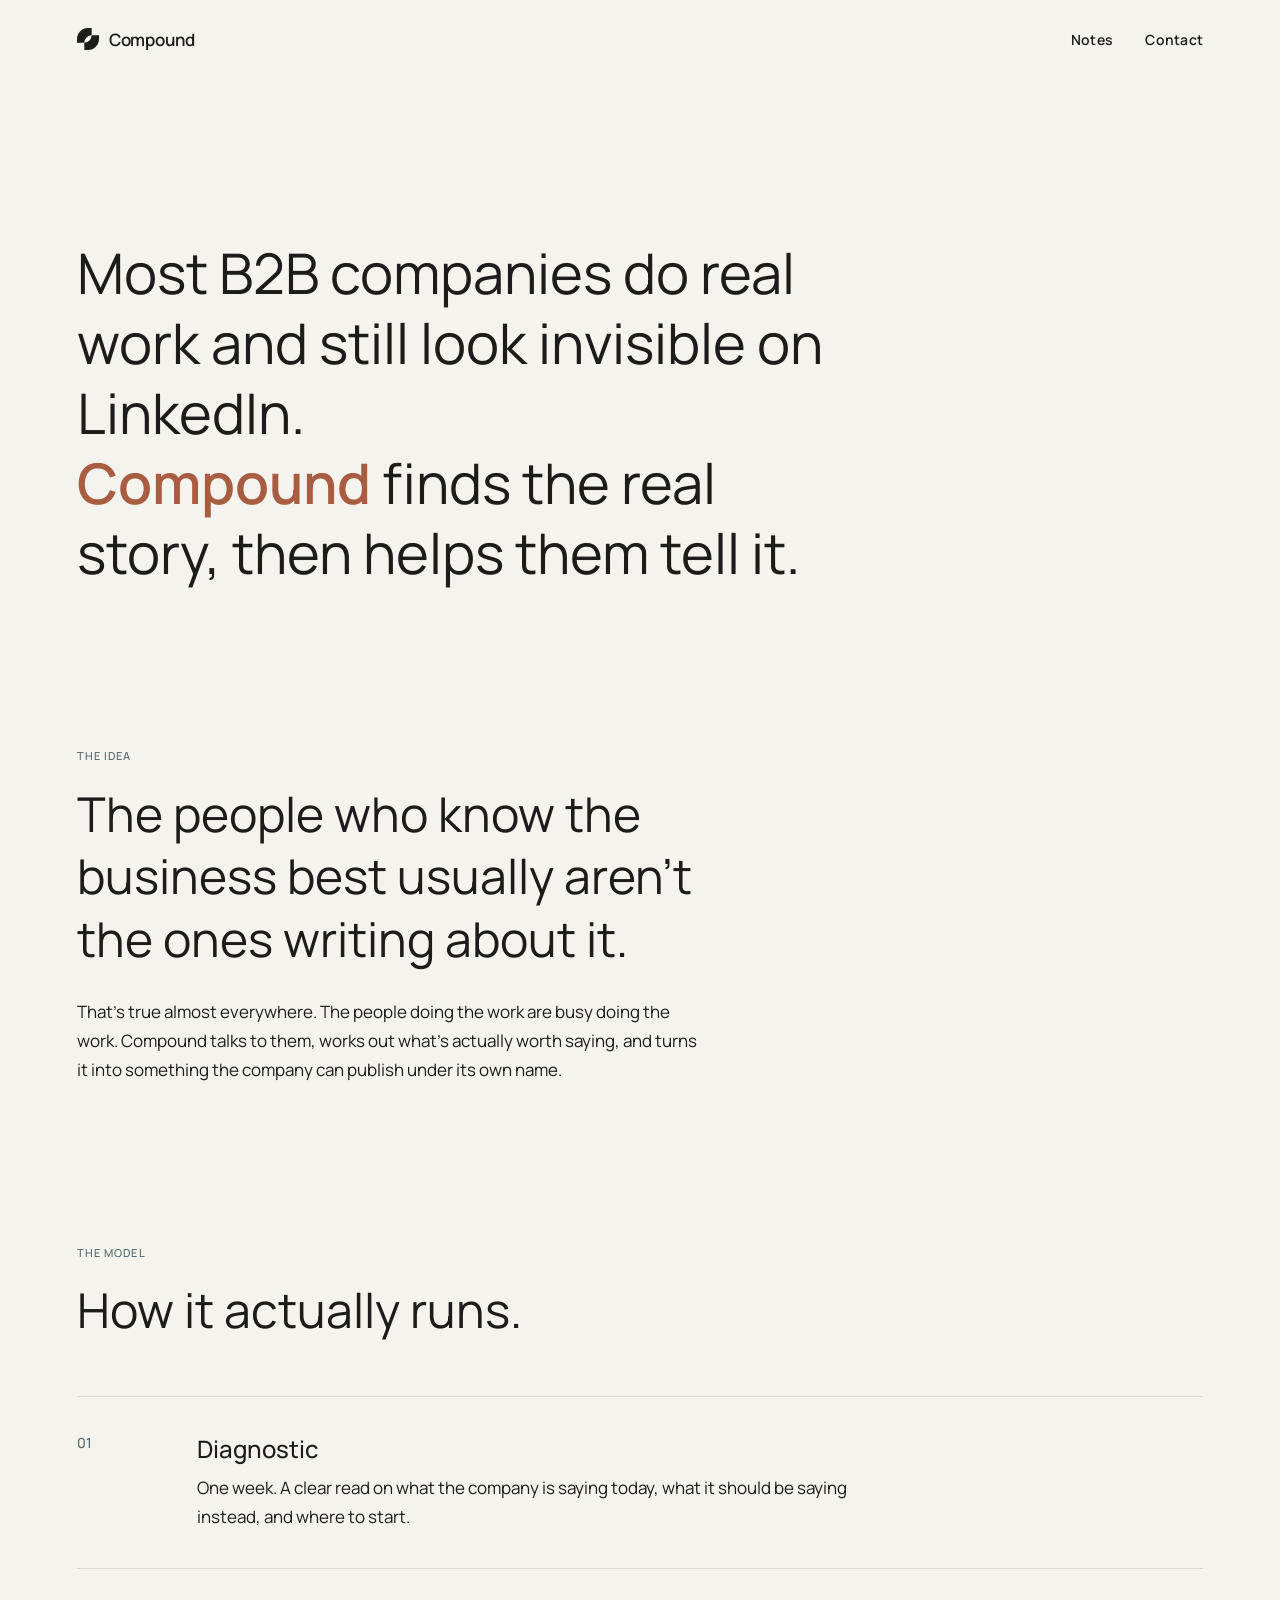
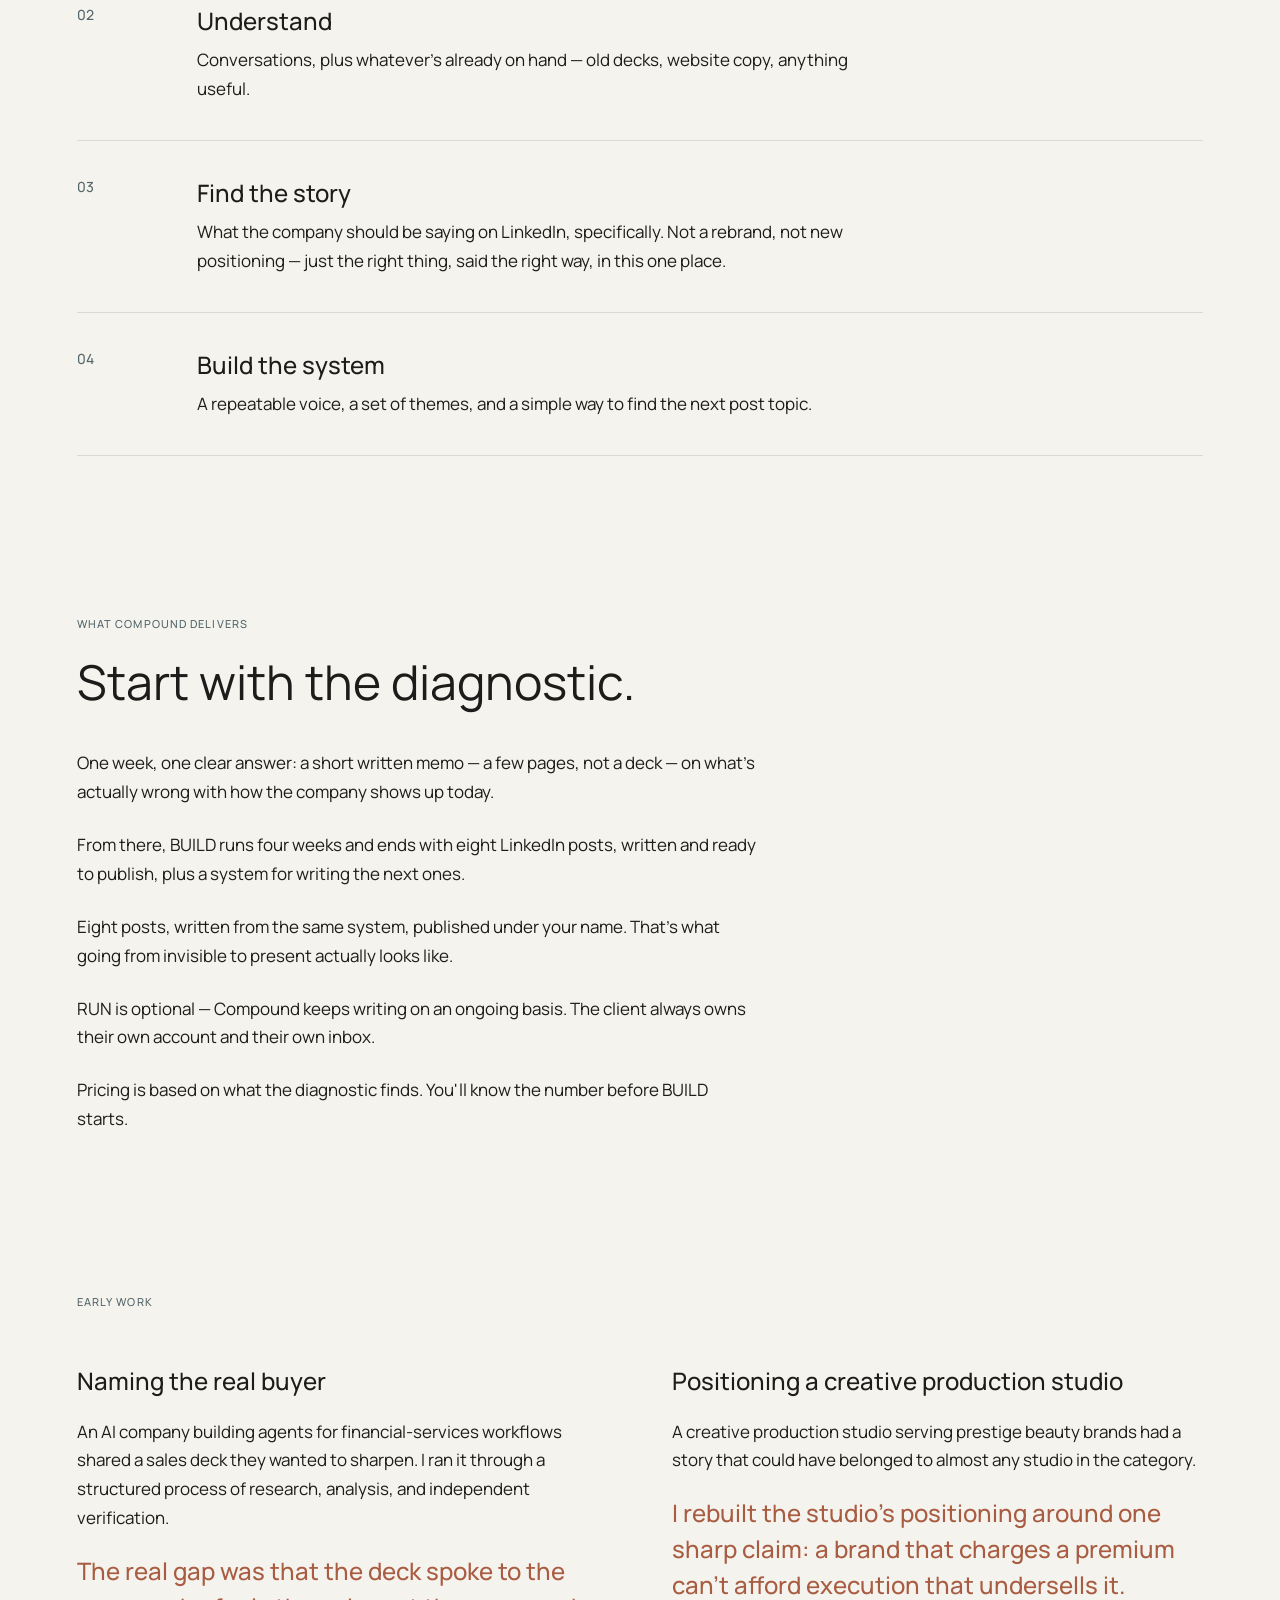
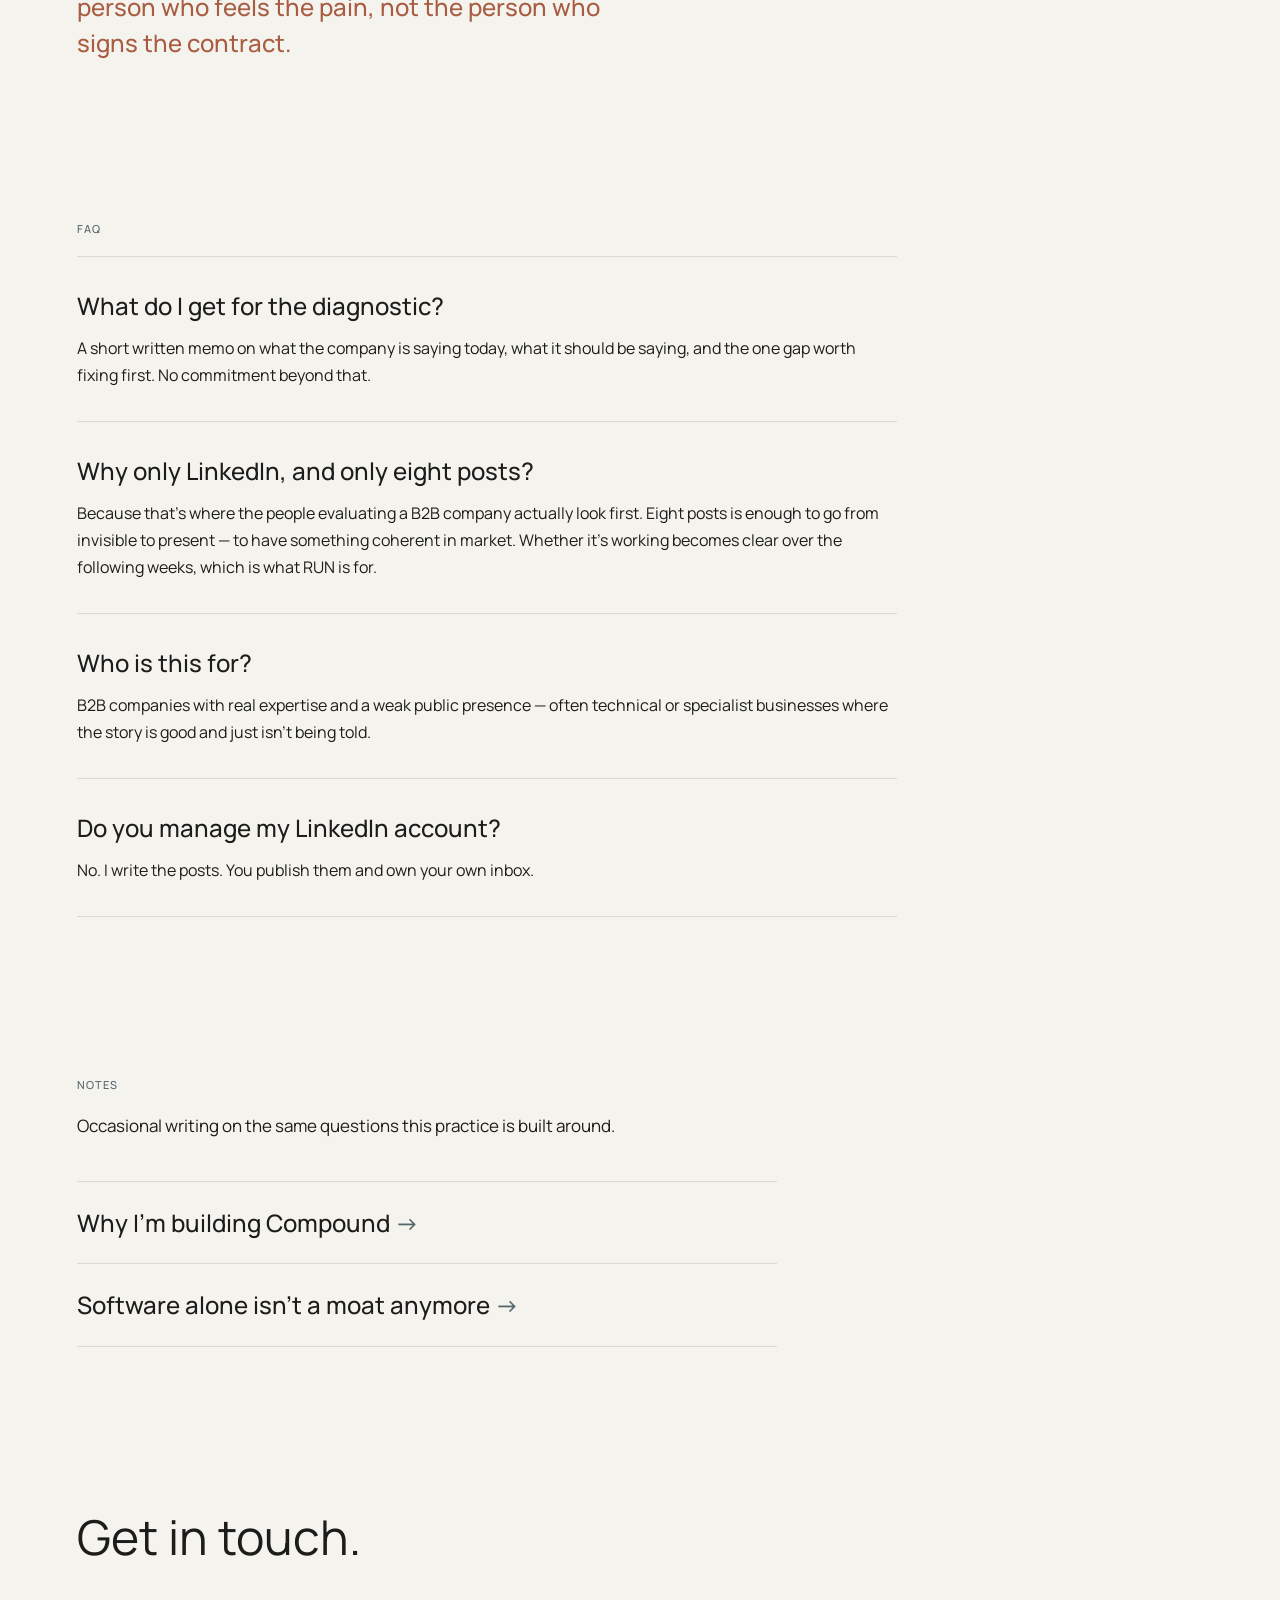
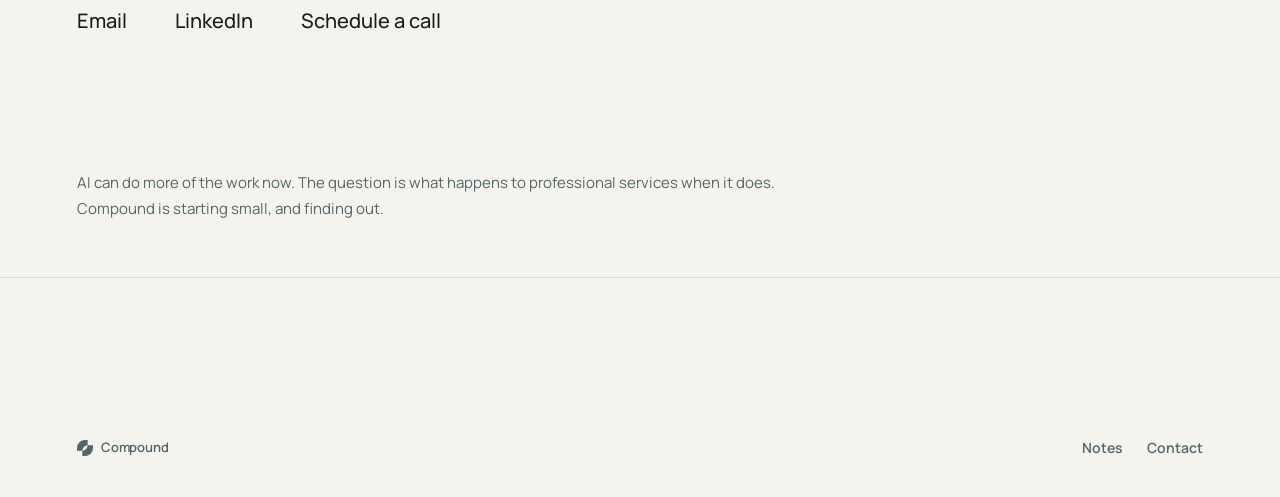
==== index.html @ 606f2bfa "Add files via upload" ====
<!DOCTYPE html>
<html>
<head>
<meta charset="utf-8">
<meta name="viewport" content="width=device-width, initial-scale=1">
<script src="./support.js"></script>
</head>
<body>
<x-dc>
<helmet>
<meta charset="utf-8">
<title>Compound</title>
<meta name="description" content="Most B2B companies do real work and still look invisible on LinkedIn. Compound finds the real story, then helps them tell it.">
<meta property="og:type" content="website">
<meta property="og:title" content="Compound">
<meta property="og:description" content="Most B2B companies do real work and still look invisible on LinkedIn. Compound finds the real story, then helps them tell it.">
<meta property="og:url" content="https://bycompound.com">
<!-- og:image/twitter:image placeholder: og.png does not exist yet, upload before launch -->
<meta property="og:image" content="https://bycompound.com/og.png">
<meta property="twitter:image" content="https://bycompound.com/og.png">
<meta name="twitter:card" content="summary">
<meta name="twitter:title" content="Compound">
<meta name="twitter:description" content="Most B2B companies do real work and still look invisible on LinkedIn. Compound finds the real story, then helps them tell it.">
<link rel="icon" href="/favicon.ico" sizes="any"><link rel="icon" type="image/svg+xml" href="/favicon.svg">
<script type="application/ld+json">
{"@context":"https://schema.org","@type":"Organization","name":"Compound","url":"https://bycompound.com","email":"tushar@bycompound.com"}
</script>
<link rel="preconnect" href="https://fonts.googleapis.com">
<link href="https://fonts.googleapis.com/css2?family=Manrope:wght@400;500;600&display=swap" rel="stylesheet">
<style>
  * { box-sizing: border-box; }
  body { margin: 0; font-family: 'Manrope', sans-serif; background: #F5F3EE; }
  a { color: #A85C41; text-decoration: none; }
  a:hover { color: #8f4c35; }
  .notes-link:hover { text-decoration: underline; }
</style>
</helmet>

<div style="background:#F5F3EE; overflow-x:hidden;">

  <header style="position:sticky; top:0; z-index:10; background:#F5F3EE; display:flex; align-items:center; justify-content:space-between; padding:28px clamp(24px,6vw,96px); max-width:1400px; margin:0 auto; flex-wrap:wrap; gap:16px;">
    <a href="/" style="display:flex; align-items:center; gap:10px; text-decoration:none; color:inherit;">
      <svg viewBox="0 0 600 600" width="22" height="22" style="color:#1C1C1A; flex-shrink:0;">
        <path d="M 400,0 L 400,200 A 200,200 0 0,0 200,400 L 0,400 L 0,300 A 300,300 0 0,1 300,0 L 400,0 Z" fill="currentColor"/>
        <path d="M 200,600 L 200,400 A 200,200 0 0,0 400,200 L 600,200 L 600,300 A 300,300 0 0,1 300,600 L 200,600 Z" fill="currentColor"/>
      </svg>
      <span style="font:600 17px/1 Manrope; letter-spacing:-0.01em; color:#1C1C1A;">Compound</span>
    </a>
    <nav style="display:flex; gap:32px;">
      <a href="#notes" style="font:600 14px Manrope; letter-spacing:0.02em; color:#1C1C1A;">Notes</a>
      <a href="#contact" style="font:600 14px Manrope; letter-spacing:0.02em; color:#1C1C1A;">Contact</a>
    </nav>
  </header>

  <section style="padding:clamp(80px,18vw,160px) clamp(24px,6vw,96px) 0; max-width:1400px; margin:0 auto;">
    <p style="margin:0; max-width:760px; font:400 clamp(32px,7vw,56px)/1.25 Manrope; color:#1C1C1A;">Most B2B companies do real work and still look invisible on LinkedIn.<br><span style="color:#A85C41; font-weight:600;">Compound</span> finds the real story, then helps them tell it.</p>
  </section>

  <section id="idea" style="padding:clamp(80px,18vw,160px) clamp(24px,6vw,96px) 0; max-width:1400px; margin:0 auto;">
    <p style="margin:0 0 20px; font:500 11px Manrope; letter-spacing:0.1em; text-transform:uppercase; color:#53666B;">The Idea</p>
    <h2 style="margin:0 0 28px; max-width:700px; font:400 clamp(32px,6vw,48px)/1.3 Manrope; color:#1C1C1A;">The people who know the business best usually aren't the ones writing about it.</h2>
    <p style="margin:0; max-width:620px; font:400 17px/1.7 Manrope; color:#1C1C1A;">That's true almost everywhere. The people doing the work are busy doing the work. Compound talks to them, works out what's actually worth saying, and turns it into something the company can publish under its own name.</p>
  </section>

  <section id="model" style="padding:clamp(80px,18vw,160px) clamp(24px,6vw,96px) 0; max-width:1400px; margin:0 auto;">
    <div style="padding-bottom:56px;">
      <p style="margin:0 0 20px; font:500 11px Manrope; letter-spacing:0.1em; text-transform:uppercase; color:#53666B;">The Model</p>
      <h2 style="margin:0; max-width:700px; font:400 clamp(32px,6vw,48px)/1.25 Manrope; color:#1C1C1A;">How it actually runs.</h2>
    </div>

    <div style="display:flex; flex-direction:column;">
      <div style="display:grid; grid-template-columns:96px 1fr; gap:24px; padding:36px 0; border-top:1px solid rgba(28,28,26,0.12);">
        <span style="font:500 14px Manrope; color:#53666B;">01</span>
        <div style="max-width:680px;">
          <h3 style="margin:0 0 10px; font:500 24px/1.3 Manrope; color:#1C1C1A;">Diagnostic</h3>
          <p style="margin:0; font:400 17px/1.7 Manrope; color:#1C1C1A;">One week. A clear read on what the company is saying today, what it should be saying instead, and where to start.</p>
        </div>
      </div>
      <div style="display:grid; grid-template-columns:96px 1fr; gap:24px; padding:36px 0; border-top:1px solid rgba(28,28,26,0.12);">
        <span style="font:500 14px Manrope; color:#53666B;">02</span>
        <div style="max-width:680px;">
          <h3 style="margin:0 0 10px; font:500 24px/1.3 Manrope; color:#1C1C1A;">Understand</h3>
          <p style="margin:0; font:400 17px/1.7 Manrope; color:#1C1C1A;">Conversations, plus whatever's already on hand — old decks, website copy, anything useful.</p>
        </div>
      </div>
      <div style="display:grid; grid-template-columns:96px 1fr; gap:24px; padding:36px 0; border-top:1px solid rgba(28,28,26,0.12);">
        <span style="font:500 14px Manrope; color:#53666B;">03</span>
        <div style="max-width:680px;">
          <h3 style="margin:0 0 10px; font:500 24px/1.3 Manrope; color:#1C1C1A;">Find the story</h3>
          <p style="margin:0; font:400 17px/1.7 Manrope; color:#1C1C1A;">What the company should be saying on LinkedIn, specifically. Not a rebrand, not new positioning — just the right thing, said the right way, in this one place.</p>
        </div>
      </div>
      <div style="display:grid; grid-template-columns:96px 1fr; gap:24px; padding:36px 0; border-top:1px solid rgba(28,28,26,0.12); border-bottom:1px solid rgba(28,28,26,0.12);">
        <span style="font:500 14px Manrope; color:#53666B;">04</span>
        <div style="max-width:680px;">
          <h3 style="margin:0 0 10px; font:500 24px/1.3 Manrope; color:#1C1C1A;">Build the system</h3>
          <p style="margin:0; font:400 17px/1.7 Manrope; color:#1C1C1A;">A repeatable voice, a set of themes, and a simple way to find the next post topic.</p>
        </div>
      </div>
    </div>
  </section>

  <section id="delivers" style="padding:clamp(80px,18vw,160px) clamp(24px,6vw,96px) 0; max-width:1400px; margin:0 auto;">
    <p style="margin:0 0 20px; font:500 11px Manrope; letter-spacing:0.1em; text-transform:uppercase; color:#53666B;">What Compound Delivers</p>
    <h2 style="margin:0 0 36px; max-width:700px; font:400 clamp(32px,6vw,48px)/1.3 Manrope; color:#1C1C1A;">Start with the diagnostic.</h2>
    <div style="display:flex; flex-direction:column; gap:24px; max-width:680px;">
      <p style="margin:0; font:400 17px/1.7 Manrope; color:#1C1C1A;">One week, one clear answer: a short written memo — a few pages, not a deck — on what's actually wrong with how the company shows up today.</p>
      <p style="margin:0; font:400 17px/1.7 Manrope; color:#1C1C1A;">From there, BUILD runs four weeks and ends with eight LinkedIn posts, written and ready to publish, plus a system for writing the next ones.</p>
      <p style="margin:0; font:400 17px/1.7 Manrope; color:#1C1C1A;">Eight posts, written from the same system, published under your name. That's what going from invisible to present actually looks like.</p>
      <p style="margin:0; font:400 17px/1.7 Manrope; color:#1C1C1A;">RUN is optional — Compound keeps writing on an ongoing basis. The client always owns their own account and their own inbox.</p>
      <p style="margin:0; font:400 17px/1.7 Manrope; color:#1C1C1A;">Pricing is based on what the diagnostic finds. You'll know the number before BUILD starts.</p>
    </div>
  </section>

  <section id="work" style="padding:clamp(80px,18vw,160px) clamp(24px,6vw,96px) 0; max-width:1400px; margin:0 auto;">
    <p style="margin:0 0 56px; font:500 11px Manrope; letter-spacing:0.1em; text-transform:uppercase; color:#53666B;">Early Work</p>
    <div style="display:grid; grid-template-columns:repeat(auto-fit, minmax(320px, 1fr)); gap:64px;">
      <div>
        <h3 style="margin:0 0 20px; font:500 24px/1.35 Manrope; color:#1C1C1A;">Naming the real buyer</h3>
        <p style="margin:0 0 20px; font:400 17px/1.7 Manrope; color:#1C1C1A;">An AI company building agents for financial-services workflows shared a sales deck they wanted to sharpen. I ran it through a structured process of research, analysis, and independent verification.</p>
        <p style="margin:0; font:500 24px/1.5 Manrope; color:#A85C41;">The real gap was that the deck spoke to the person who feels the pain, not the person who signs the contract.</p>
      </div>
      <div>
        <h3 style="margin:0 0 20px; font:500 24px/1.35 Manrope; color:#1C1C1A;">Positioning a creative production studio</h3>
        <p style="margin:0 0 20px; font:400 17px/1.7 Manrope; color:#1C1C1A;">A creative production studio serving prestige beauty brands had a story that could have belonged to almost any studio in the category.</p>
        <p style="margin:0; font:500 24px/1.5 Manrope; color:#A85C41;">I rebuilt the studio's positioning around one sharp claim: a brand that charges a premium can't afford execution that undersells it.</p>
      </div>
    </div>
  </section>

  <section id="faq" style="padding:clamp(80px,18vw,160px) clamp(24px,6vw,96px) 0; max-width:1400px; margin:0 auto;">
    <p style="margin:0 0 20px; font:500 11px Manrope; letter-spacing:0.1em; text-transform:uppercase; color:#53666B;">FAQ</p>
    <div style="display:flex; flex-direction:column; max-width:820px;">
      <div style="padding:32px 0; border-top:1px solid rgba(28,28,26,0.12);">
        <h4 style="margin:0 0 12px; font:500 24px/1.4 Manrope; color:#1C1C1A;">What do I get for the diagnostic?</h4>
        <p style="margin:0; font:400 16px/1.7 Manrope; color:#1C1C1A;">A short written memo on what the company is saying today, what it should be saying, and the one gap worth fixing first. No commitment beyond that.</p>
      </div>
      <div style="padding:32px 0; border-top:1px solid rgba(28,28,26,0.12);">
        <h4 style="margin:0 0 12px; font:500 24px/1.4 Manrope; color:#1C1C1A;">Why only LinkedIn, and only eight posts?</h4>
        <p style="margin:0; font:400 16px/1.7 Manrope; color:#1C1C1A;">Because that's where the people evaluating a B2B company actually look first. Eight posts is enough to go from invisible to present — to have something coherent in market. Whether it's working becomes clear over the following weeks, which is what RUN is for.</p>
      </div>
      <div style="padding:32px 0; border-top:1px solid rgba(28,28,26,0.12);">
        <h4 style="margin:0 0 12px; font:500 24px/1.4 Manrope; color:#1C1C1A;">Who is this for?</h4>
        <p style="margin:0; font:400 16px/1.7 Manrope; color:#1C1C1A;">B2B companies with real expertise and a weak public presence — often technical or specialist businesses where the story is good and just isn't being told.</p>
      </div>
      <div style="padding:32px 0; border-top:1px solid rgba(28,28,26,0.12); border-bottom:1px solid rgba(28,28,26,0.12);">
        <h4 style="margin:0 0 12px; font:500 24px/1.4 Manrope; color:#1C1C1A;">Do you manage my LinkedIn account?</h4>
        <p style="margin:0; font:400 16px/1.7 Manrope; color:#1C1C1A;">No. I write the posts. You publish them and own your own inbox.</p>
      </div>
    </div>
  </section>

  <section id="notes" style="padding:clamp(80px,18vw,160px) clamp(24px,6vw,96px) 0; max-width:1400px; margin:0 auto;">
    <p style="margin:0 0 20px; font:500 11px Manrope; letter-spacing:0.1em; text-transform:uppercase; color:#53666B;">Notes</p>
    <p style="margin:0 0 40px; max-width:620px; font:400 17px/1.7 Manrope; color:#1C1C1A;">Occasional writing on the same questions this practice is built around.</p>
    <div style="display:flex; flex-direction:column; max-width:700px;">
      <a href="why-im-building-compound.html" class="notes-link" style="display:block; padding:24px 0; border-top:1px solid rgba(28,28,26,0.12); font:500 24px/1.4 Manrope; color:#1C1C1A;">Why I'm building Compound <span style="color:#53666B;">→</span></a>
      <a href="software-alone-isnt-a-moat.html" class="notes-link" style="display:block; padding:24px 0; border-top:1px solid rgba(28,28,26,0.12); border-bottom:1px solid rgba(28,28,26,0.12); font:500 24px/1.4 Manrope; color:#1C1C1A;">Software alone isn't a moat anymore <span style="color:#53666B;">→</span></a>
    </div>
  </section>

  <section id="contact" style="padding:clamp(80px,18vw,160px) clamp(24px,6vw,96px) 80px; max-width:1400px; margin:0 auto;">
    <h2 style="margin:0 0 40px; font:400 clamp(32px,6vw,48px)/1.25 Manrope; color:#1C1C1A;">Get in touch.</h2>
    <div style="display:flex; gap:48px; flex-wrap:wrap;">
      <a href="mailto:tushar@bycompound.com" style="font:500 20px Manrope; color:#1C1C1A;">Email</a>
      <a href="https://www.linkedin.com/company/bycompound/" target="_blank" rel="noopener" style="font:500 20px Manrope; color:#1C1C1A;">LinkedIn</a>
      <a href="https://cal.com/bycompound/30min" target="_blank" rel="noopener" style="font:500 20px Manrope; color:#1C1C1A;">Schedule a call</a>
    </div>
  </section>

  <div style="padding:56px clamp(24px,6vw,96px) 56px; max-width:1400px; margin:0 auto;">
    <p style="margin:0; max-width:700px; font:400 15px/1.7 Manrope; color:#53666B;">AI can do more of the work now. The question is what happens to professional services when it does. Compound is starting small, and finding out.</p>
  </div>

  <footer style="padding:160px clamp(24px,6vw,96px) 40px; max-width:1400px; margin:0 auto; display:flex; align-items:center; justify-content:space-between; flex-wrap:wrap; gap:16px; border-top:1px solid rgba(28,28,26,0.12);">
    <div style="display:flex; align-items:center; gap:8px;">
      <svg viewBox="0 0 600 600" width="16" height="16" style="color:#53666B; flex-shrink:0;">
        <path d="M 400,0 L 400,200 A 200,200 0 0,0 200,400 L 0,400 L 0,300 A 300,300 0 0,1 300,0 L 400,0 Z" fill="currentColor"/>
        <path d="M 200,600 L 200,400 A 200,200 0 0,0 400,200 L 600,200 L 600,300 A 300,300 0 0,1 300,600 L 200,600 Z" fill="currentColor"/>
      </svg>
      <span style="font:600 13px/1 Manrope; letter-spacing:-0.01em; color:#53666B;">Compound</span>
    </div>
    <nav style="display:flex; gap:24px;">
      <a href="#notes" style="font:600 14px Manrope; color:#53666B;">Notes</a>
      <a href="#contact" style="font:600 14px Manrope; color:#53666B;">Contact</a>
    </nav>
  </footer>

</div>

</x-dc>
</body>
</html>
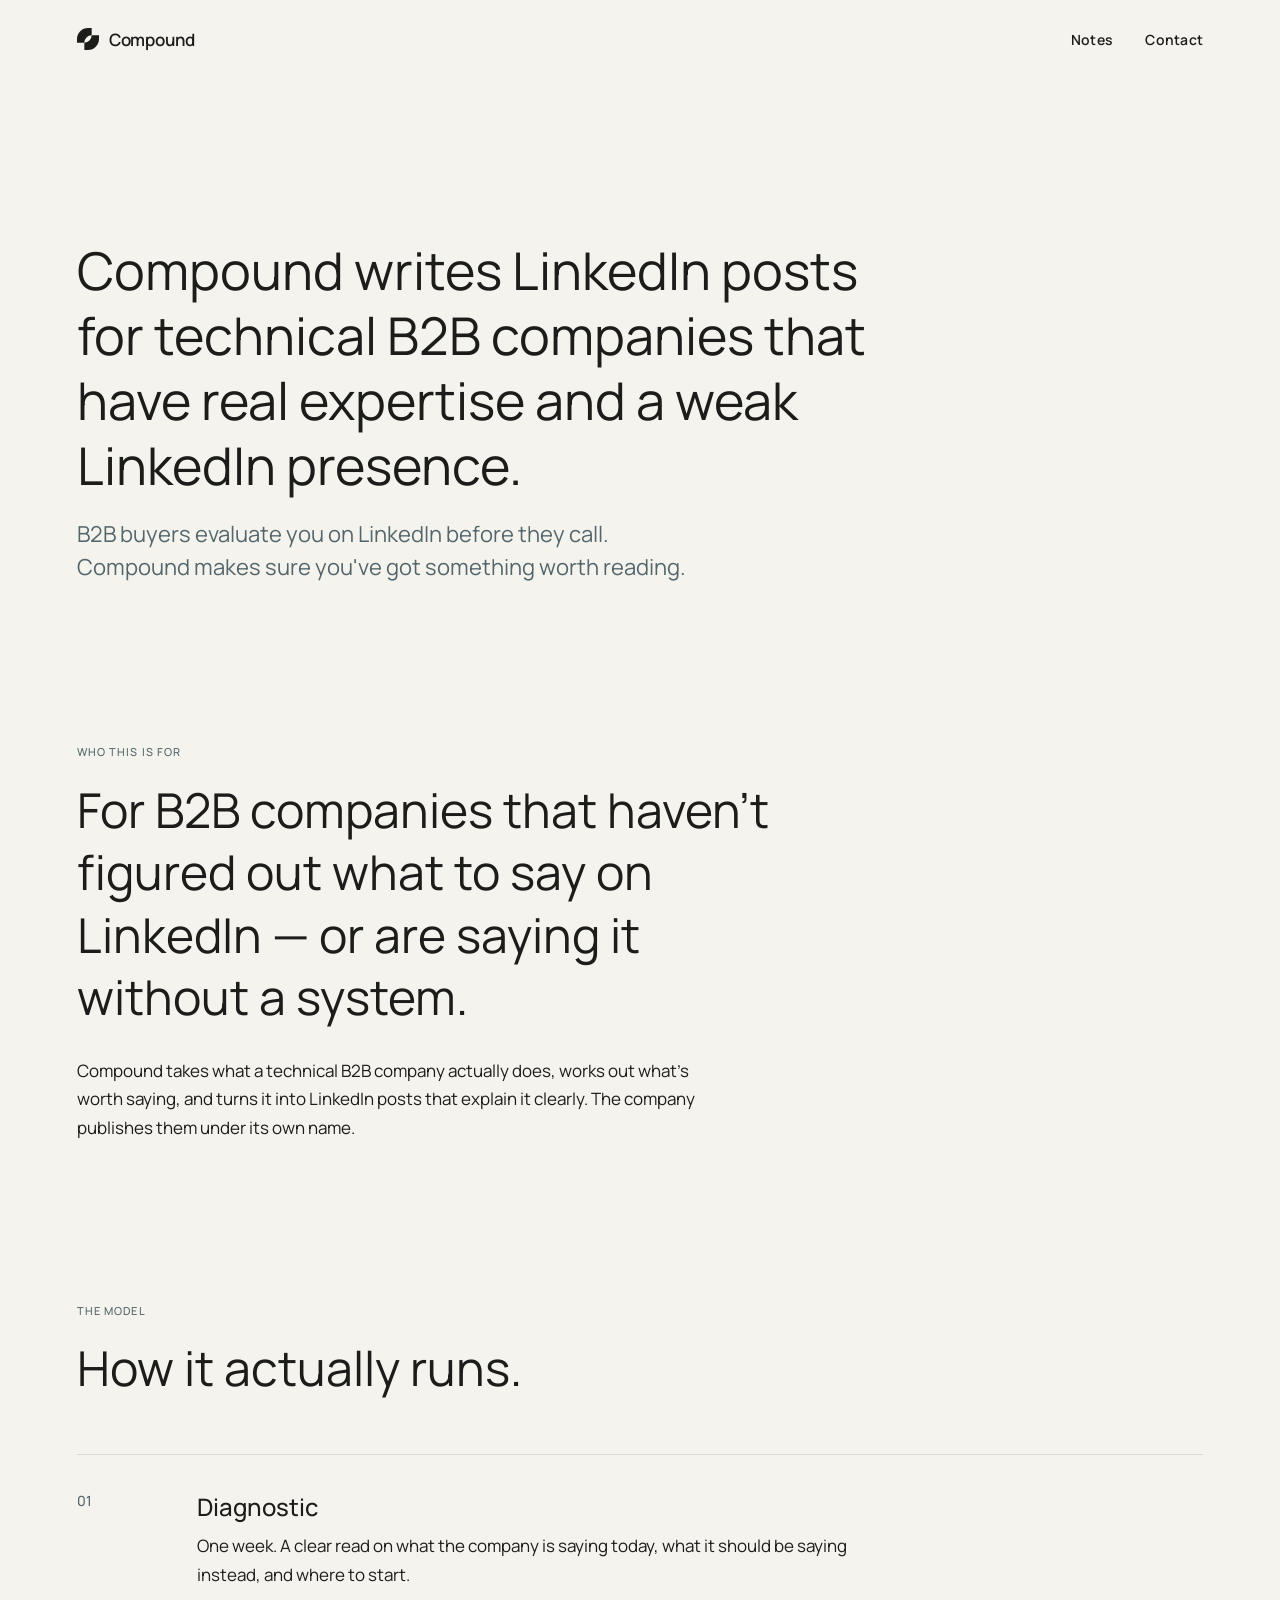
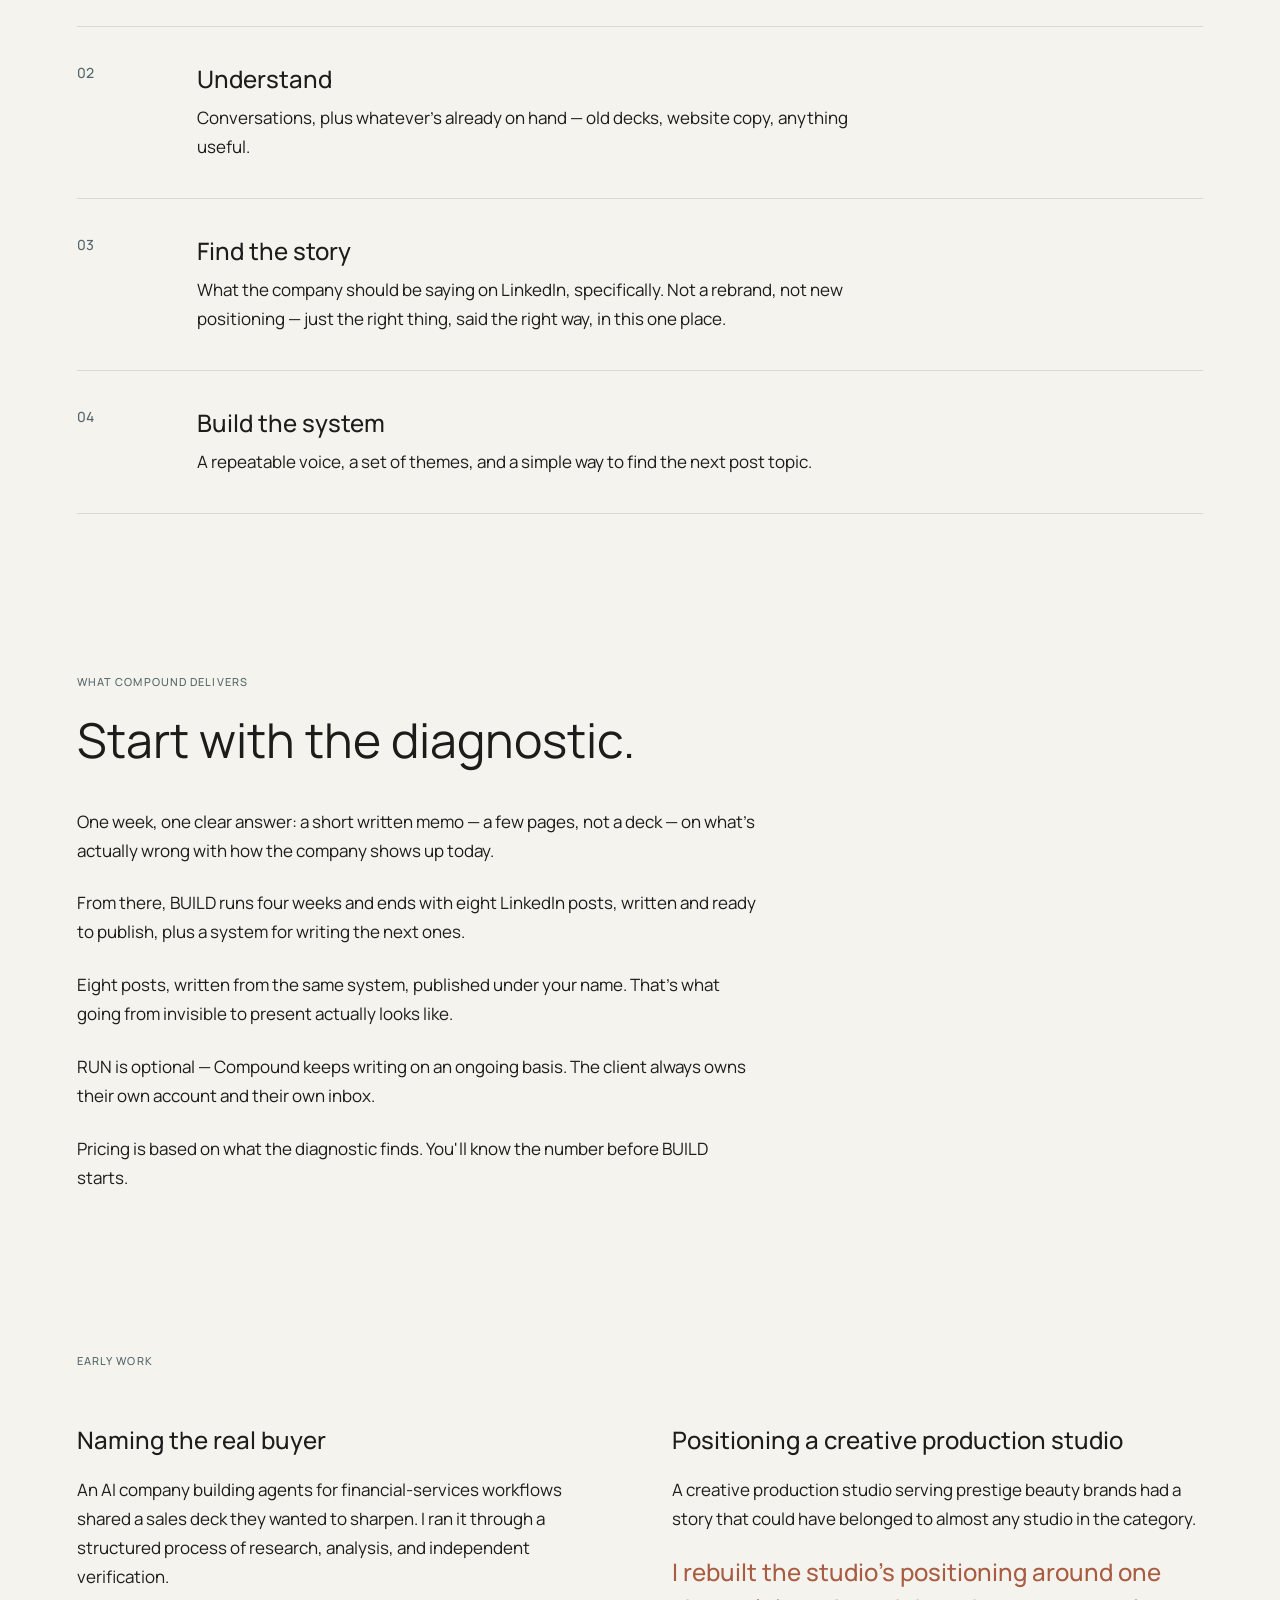
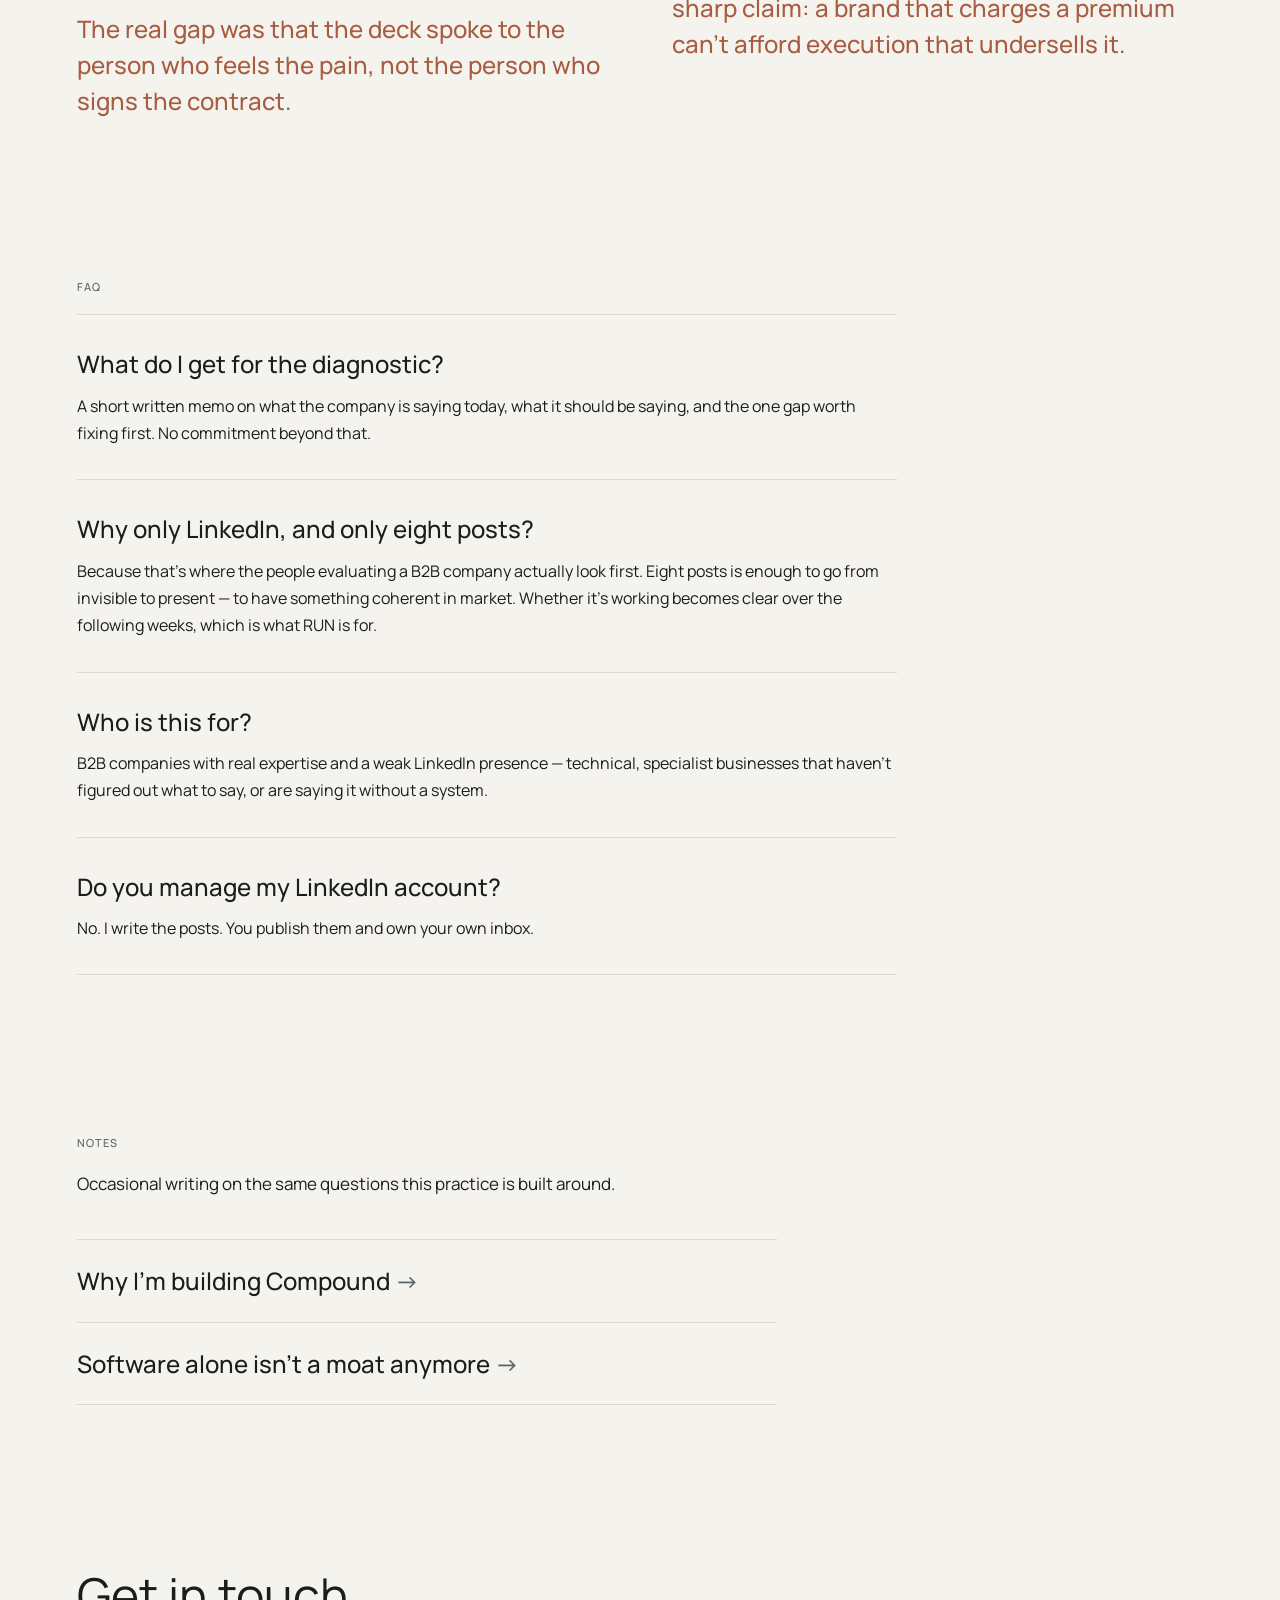
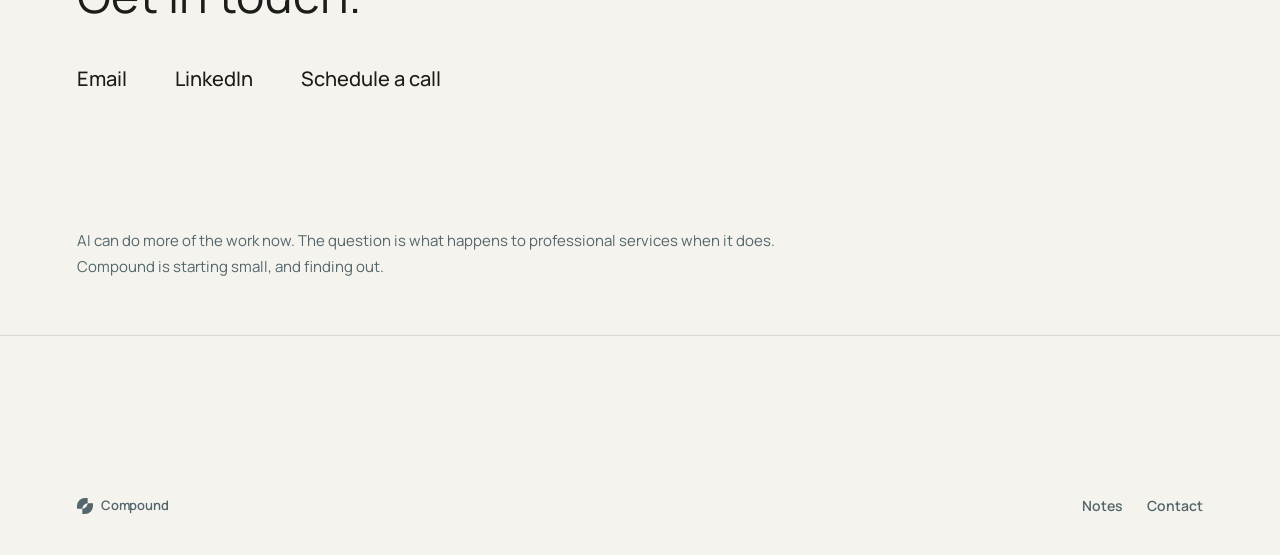
==== commit f87bd7c8: "Add files via upload" ====
--- a/index.html
+++ b/index.html
@@ -10,17 +10,17 @@
 <helmet>
 <meta charset="utf-8">
 <title>Compound</title>
-<meta name="description" content="Most B2B companies do real work and still look invisible on LinkedIn. Compound finds the real story, then helps them tell it.">
+<meta name="description" content="Compound writes LinkedIn posts for technical B2B companies with real expertise and a weak LinkedIn presence.">
 <meta property="og:type" content="website">
 <meta property="og:title" content="Compound">
-<meta property="og:description" content="Most B2B companies do real work and still look invisible on LinkedIn. Compound finds the real story, then helps them tell it.">
+<meta property="og:description" content="Compound writes LinkedIn posts for technical B2B companies with real expertise and a weak LinkedIn presence.">
 <meta property="og:url" content="https://bycompound.com">
 <!-- og:image/twitter:image placeholder: og.png does not exist yet, upload before launch -->
 <meta property="og:image" content="https://bycompound.com/og.png">
 <meta property="twitter:image" content="https://bycompound.com/og.png">
 <meta name="twitter:card" content="summary">
 <meta name="twitter:title" content="Compound">
-<meta name="twitter:description" content="Most B2B companies do real work and still look invisible on LinkedIn. Compound finds the real story, then helps them tell it.">
+<meta name="twitter:description" content="Compound writes LinkedIn posts for technical B2B companies with real expertise and a weak LinkedIn presence.">
 <link rel="icon" href="/favicon.ico" sizes="any"><link rel="icon" type="image/svg+xml" href="/favicon.svg">
 <script type="application/ld+json">
 {"@context":"https://schema.org","@type":"Organization","name":"Compound","url":"https://bycompound.com","email":"tushar@bycompound.com"}
@@ -53,13 +53,14 @@
   </header>
 
   <section style="padding:clamp(80px,18vw,160px) clamp(24px,6vw,96px) 0; max-width:1400px; margin:0 auto;">
-    <p style="margin:0; max-width:760px; font:400 clamp(32px,7vw,56px)/1.25 Manrope; color:#1C1C1A;">Most B2B companies do real work and still look invisible on LinkedIn.<br><span style="color:#A85C41; font-weight:600;">Compound</span> finds the real story, then helps them tell it.</p>
+    <p style="margin:0 0 20px; max-width:820px; font:400 clamp(32px,6.5vw,52px)/1.25 Manrope; color:#1C1C1A;">Compound writes LinkedIn posts for technical B2B companies that have real expertise and a weak LinkedIn presence.</p>
+    <p style="margin:0; max-width:640px; font:400 clamp(18px,2.4vw,22px)/1.5 Manrope; color:#53666B;">B2B buyers evaluate you on LinkedIn before they call. Compound makes sure you've got something worth reading.</p>
   </section>
 
   <section id="idea" style="padding:clamp(80px,18vw,160px) clamp(24px,6vw,96px) 0; max-width:1400px; margin:0 auto;">
-    <p style="margin:0 0 20px; font:500 11px Manrope; letter-spacing:0.1em; text-transform:uppercase; color:#53666B;">The Idea</p>
-    <h2 style="margin:0 0 28px; max-width:700px; font:400 clamp(32px,6vw,48px)/1.3 Manrope; color:#1C1C1A;">The people who know the business best usually aren't the ones writing about it.</h2>
-    <p style="margin:0; max-width:620px; font:400 17px/1.7 Manrope; color:#1C1C1A;">That's true almost everywhere. The people doing the work are busy doing the work. Compound talks to them, works out what's actually worth saying, and turns it into something the company can publish under its own name.</p>
+    <p style="margin:0 0 20px; font:500 11px Manrope; letter-spacing:0.1em; text-transform:uppercase; color:#53666B;">Who this is for</p>
+    <h2 style="margin:0 0 28px; max-width:700px; font:400 clamp(32px,6vw,48px)/1.3 Manrope; color:#1C1C1A;">For B2B companies that haven't figured out what to say on LinkedIn — or are saying it without a system.</h2>
+    <p style="margin:0; max-width:620px; font:400 17px/1.7 Manrope; color:#1C1C1A;">Compound takes what a technical B2B company actually does, works out what's worth saying, and turns it into LinkedIn posts that explain it clearly. The company publishes them under its own name.</p>
   </section>
 
   <section id="model" style="padding:clamp(80px,18vw,160px) clamp(24px,6vw,96px) 0; max-width:1400px; margin:0 auto;">
@@ -141,7 +142,7 @@
       </div>
       <div style="padding:32px 0; border-top:1px solid rgba(28,28,26,0.12);">
         <h4 style="margin:0 0 12px; font:500 24px/1.4 Manrope; color:#1C1C1A;">Who is this for?</h4>
-        <p style="margin:0; font:400 16px/1.7 Manrope; color:#1C1C1A;">B2B companies with real expertise and a weak public presence — often technical or specialist businesses where the story is good and just isn't being told.</p>
+        <p style="margin:0; font:400 16px/1.7 Manrope; color:#1C1C1A;">B2B companies with real expertise and a weak LinkedIn presence — technical, specialist businesses that haven't figured out what to say, or are saying it without a system.</p>
       </div>
       <div style="padding:32px 0; border-top:1px solid rgba(28,28,26,0.12); border-bottom:1px solid rgba(28,28,26,0.12);">
         <h4 style="margin:0 0 12px; font:500 24px/1.4 Manrope; color:#1C1C1A;">Do you manage my LinkedIn account?</h4>
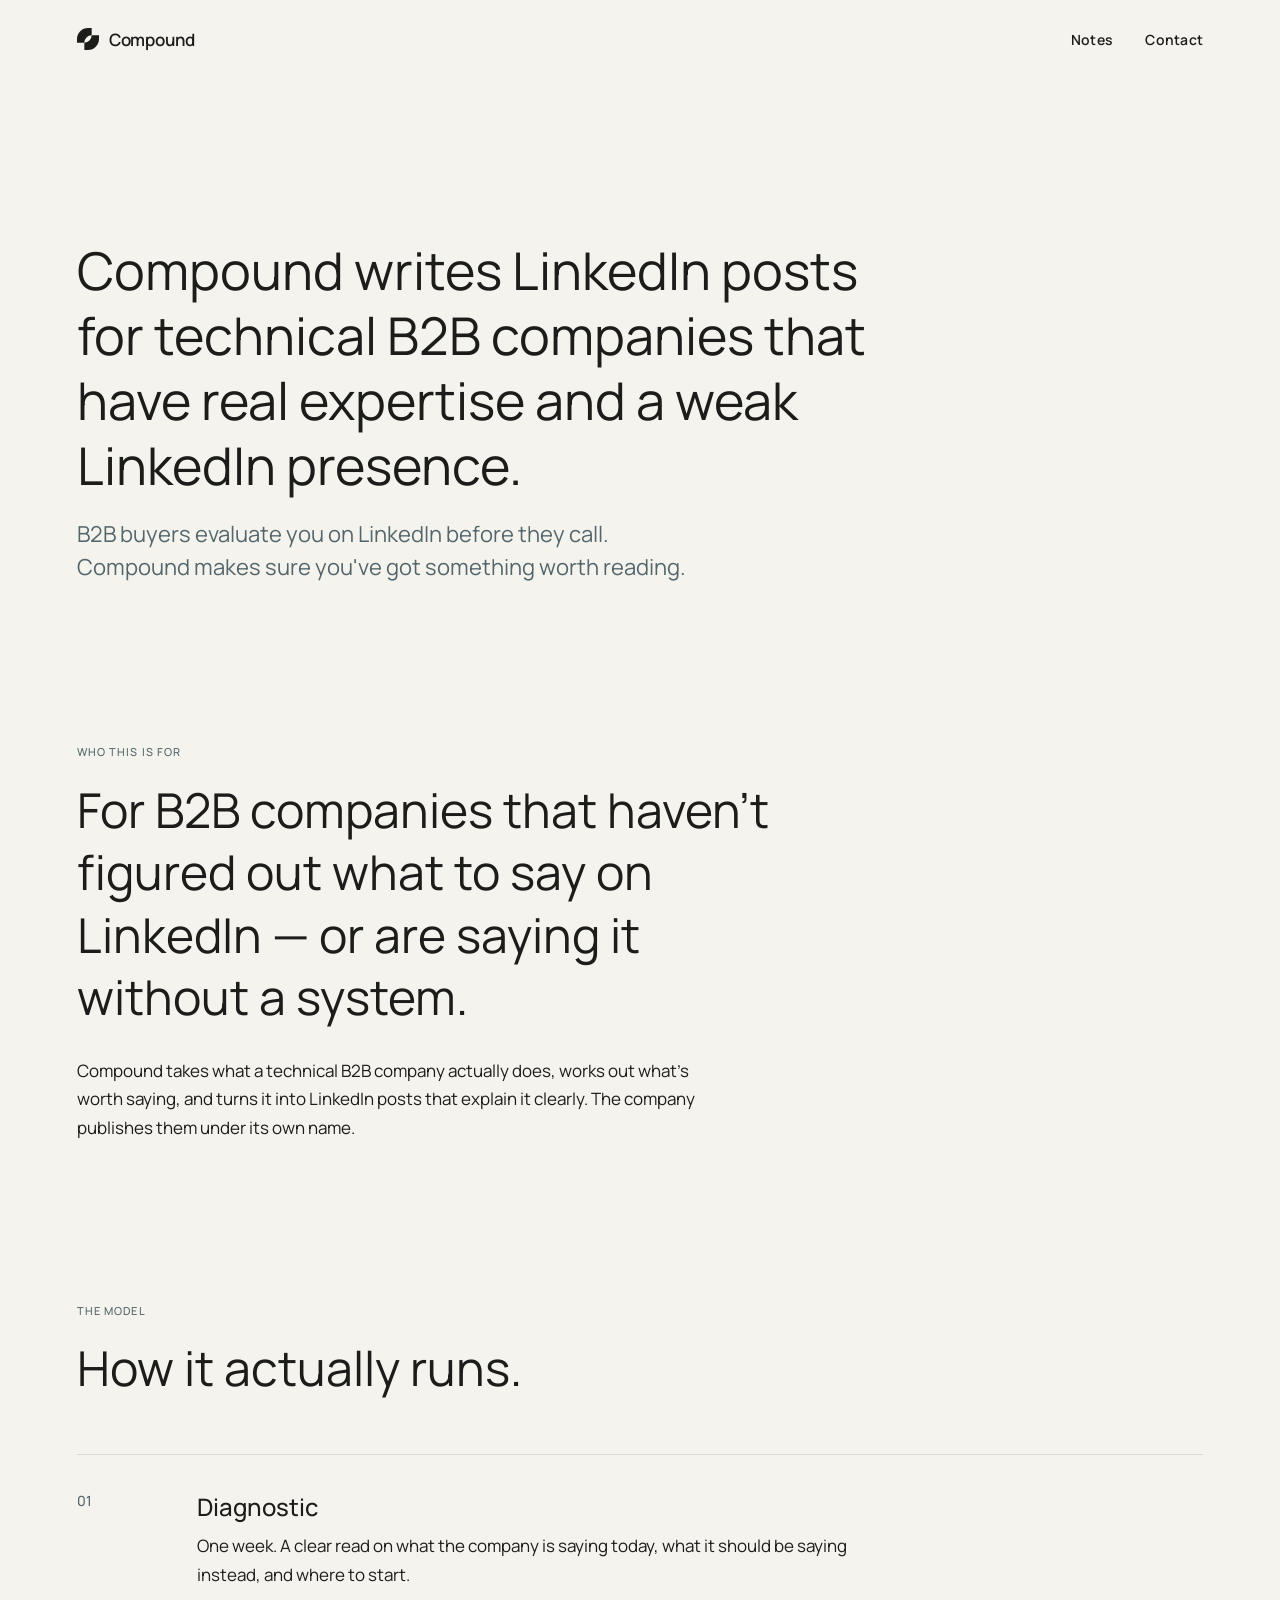
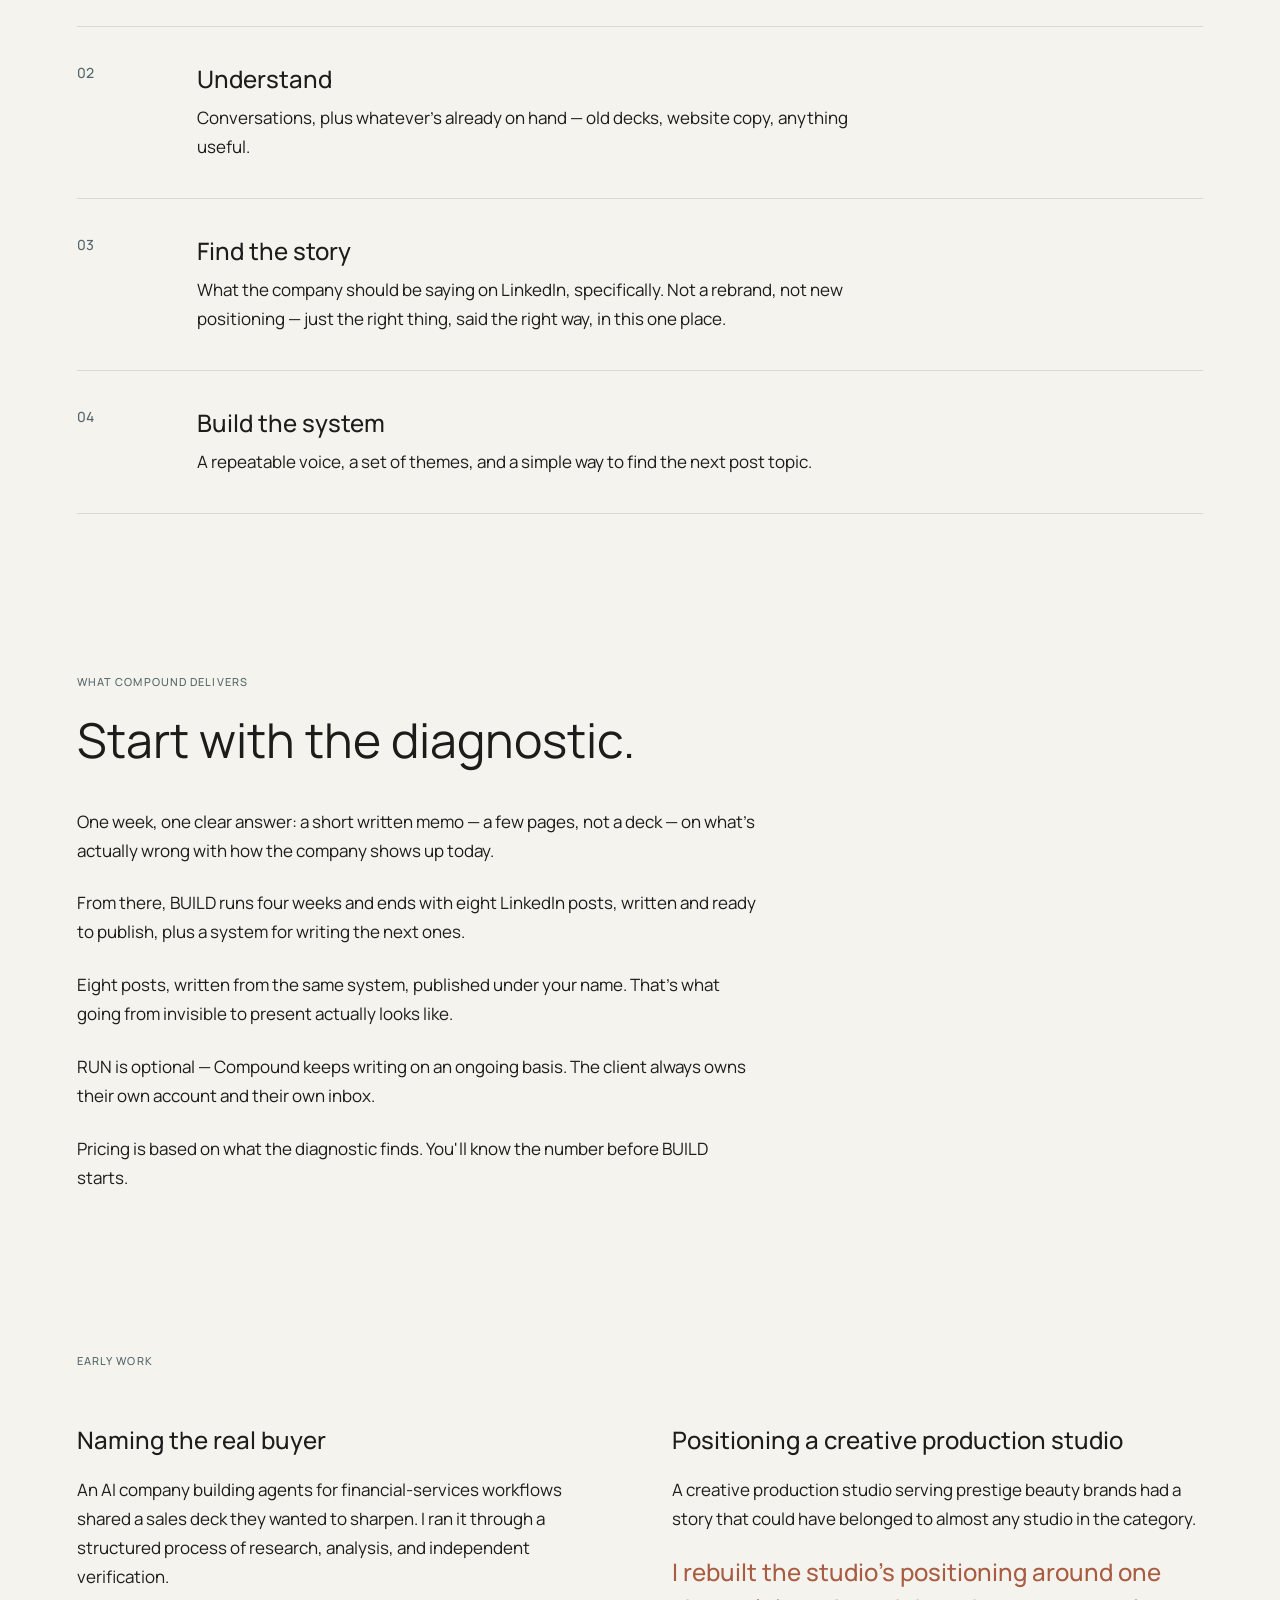
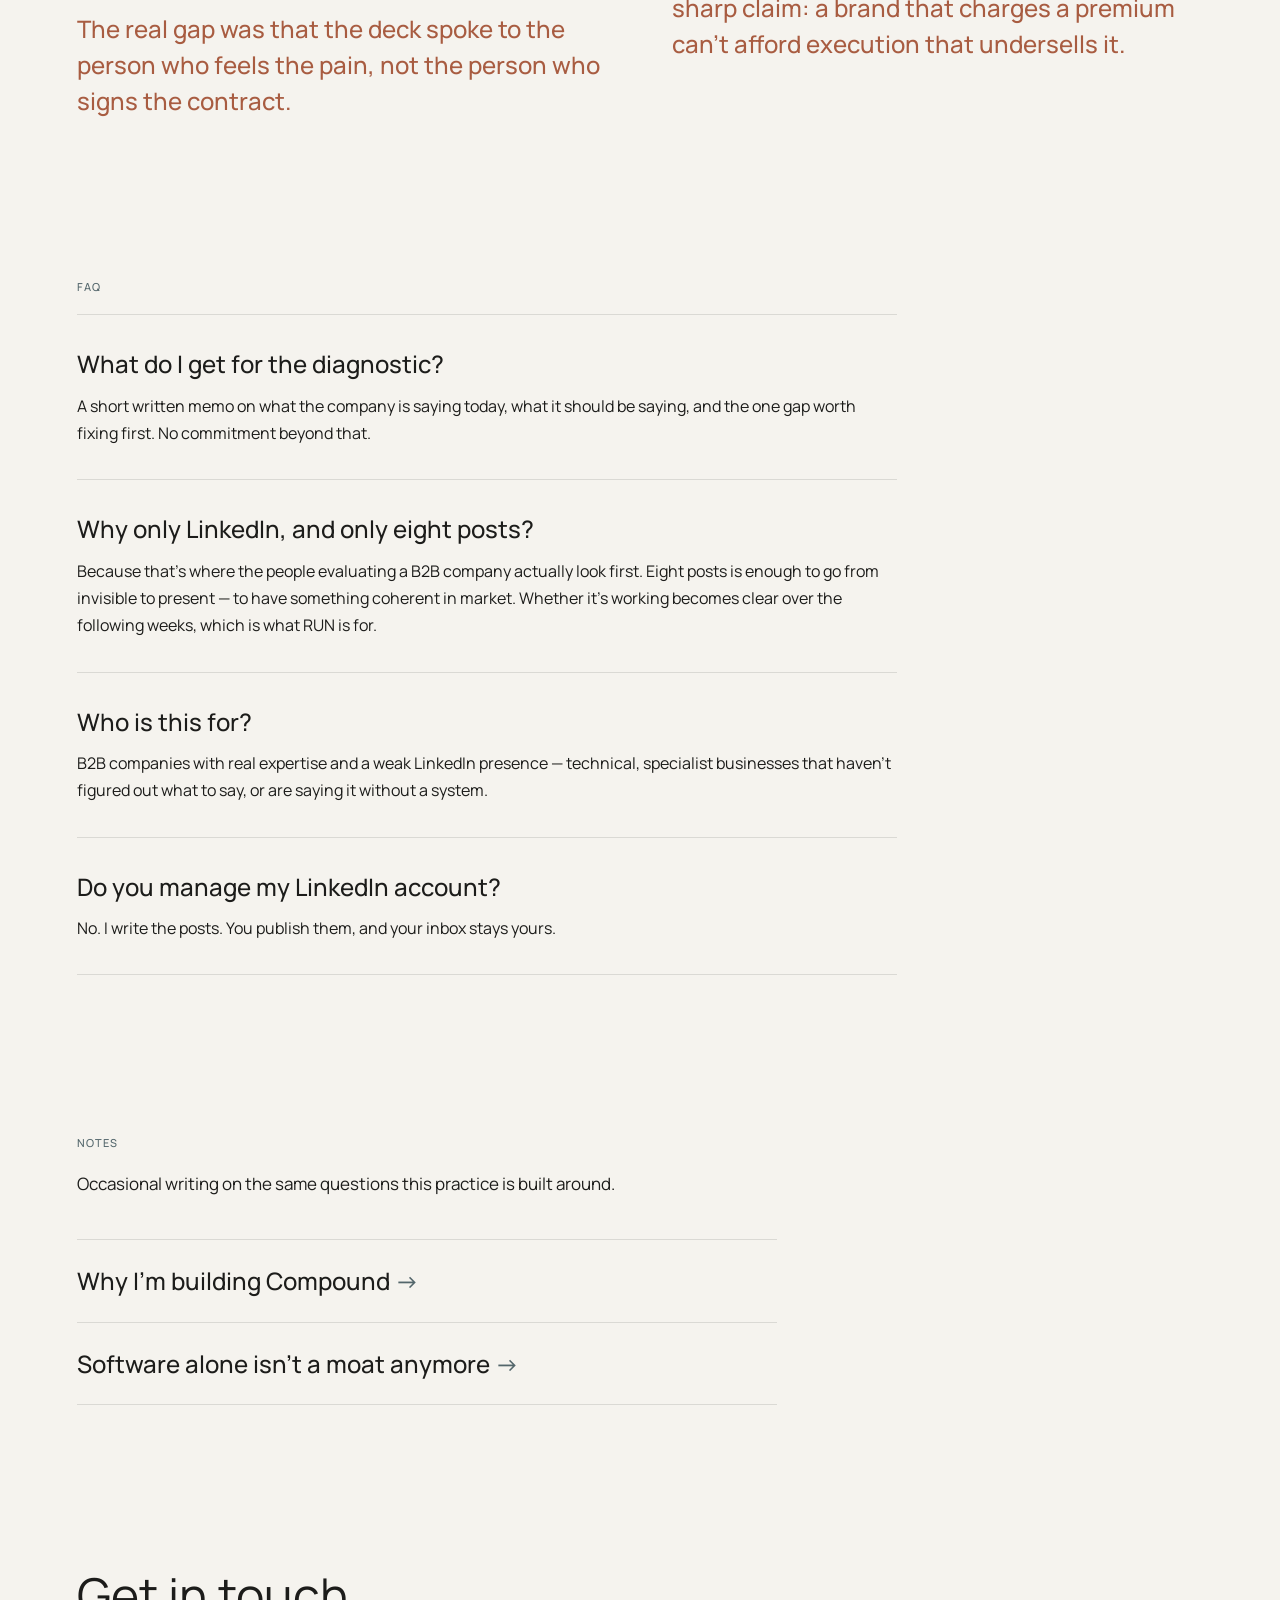
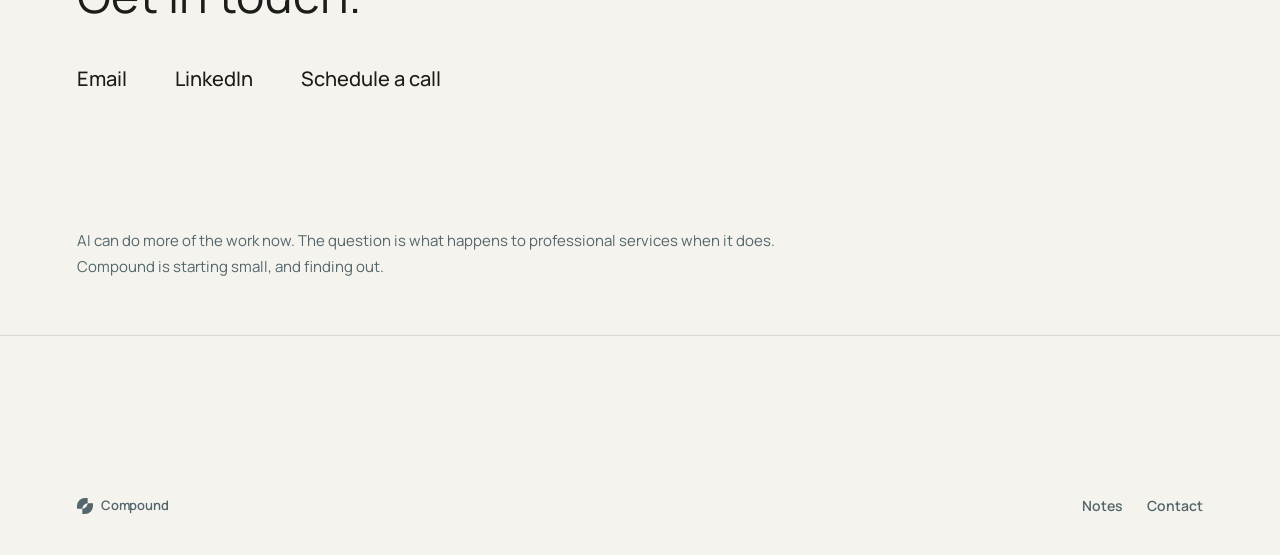
==== commit aae9a423: "Add files via upload" ====
--- a/index.html
+++ b/index.html
@@ -146,7 +146,7 @@
       </div>
       <div style="padding:32px 0; border-top:1px solid rgba(28,28,26,0.12); border-bottom:1px solid rgba(28,28,26,0.12);">
         <h4 style="margin:0 0 12px; font:500 24px/1.4 Manrope; color:#1C1C1A;">Do you manage my LinkedIn account?</h4>
-        <p style="margin:0; font:400 16px/1.7 Manrope; color:#1C1C1A;">No. I write the posts. You publish them and own your own inbox.</p>
+        <p style="margin:0; font:400 16px/1.7 Manrope; color:#1C1C1A;">No. I write the posts. You publish them, and your inbox stays yours.</p>
       </div>
     </div>
   </section>
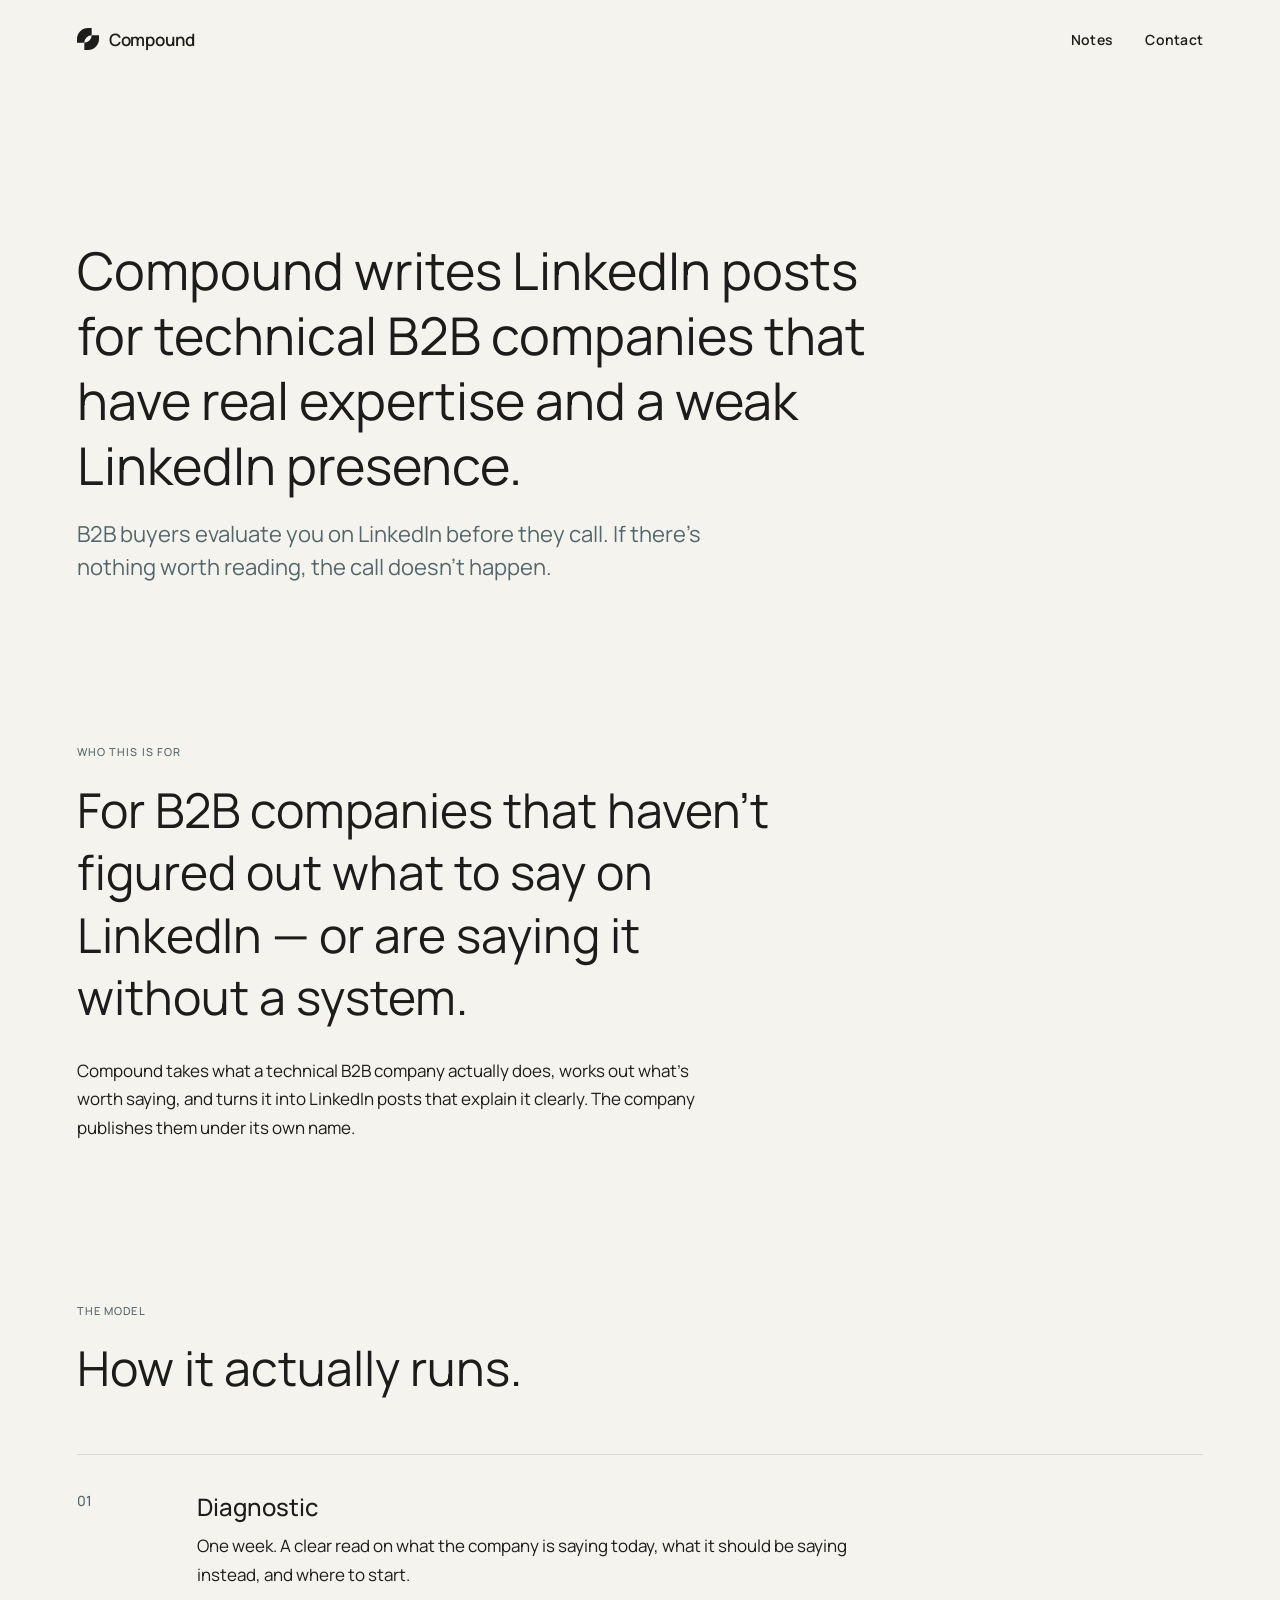
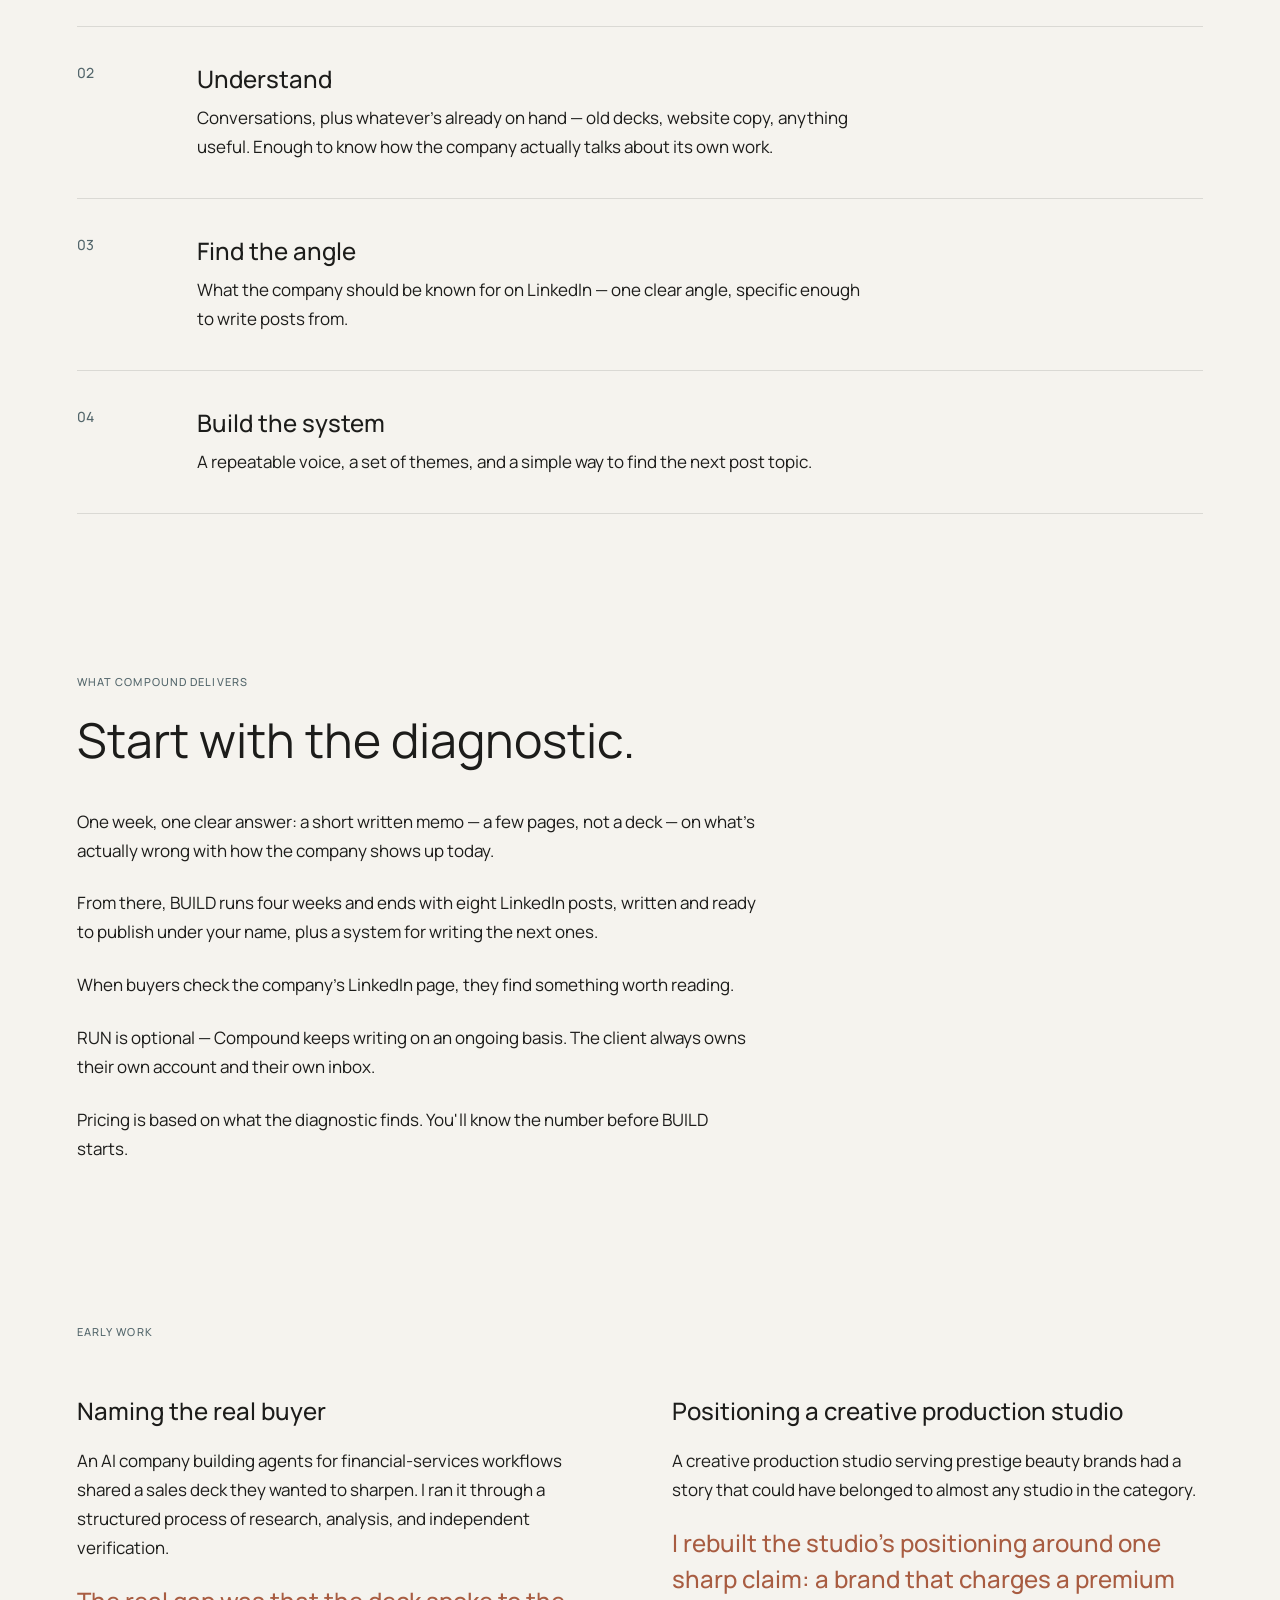
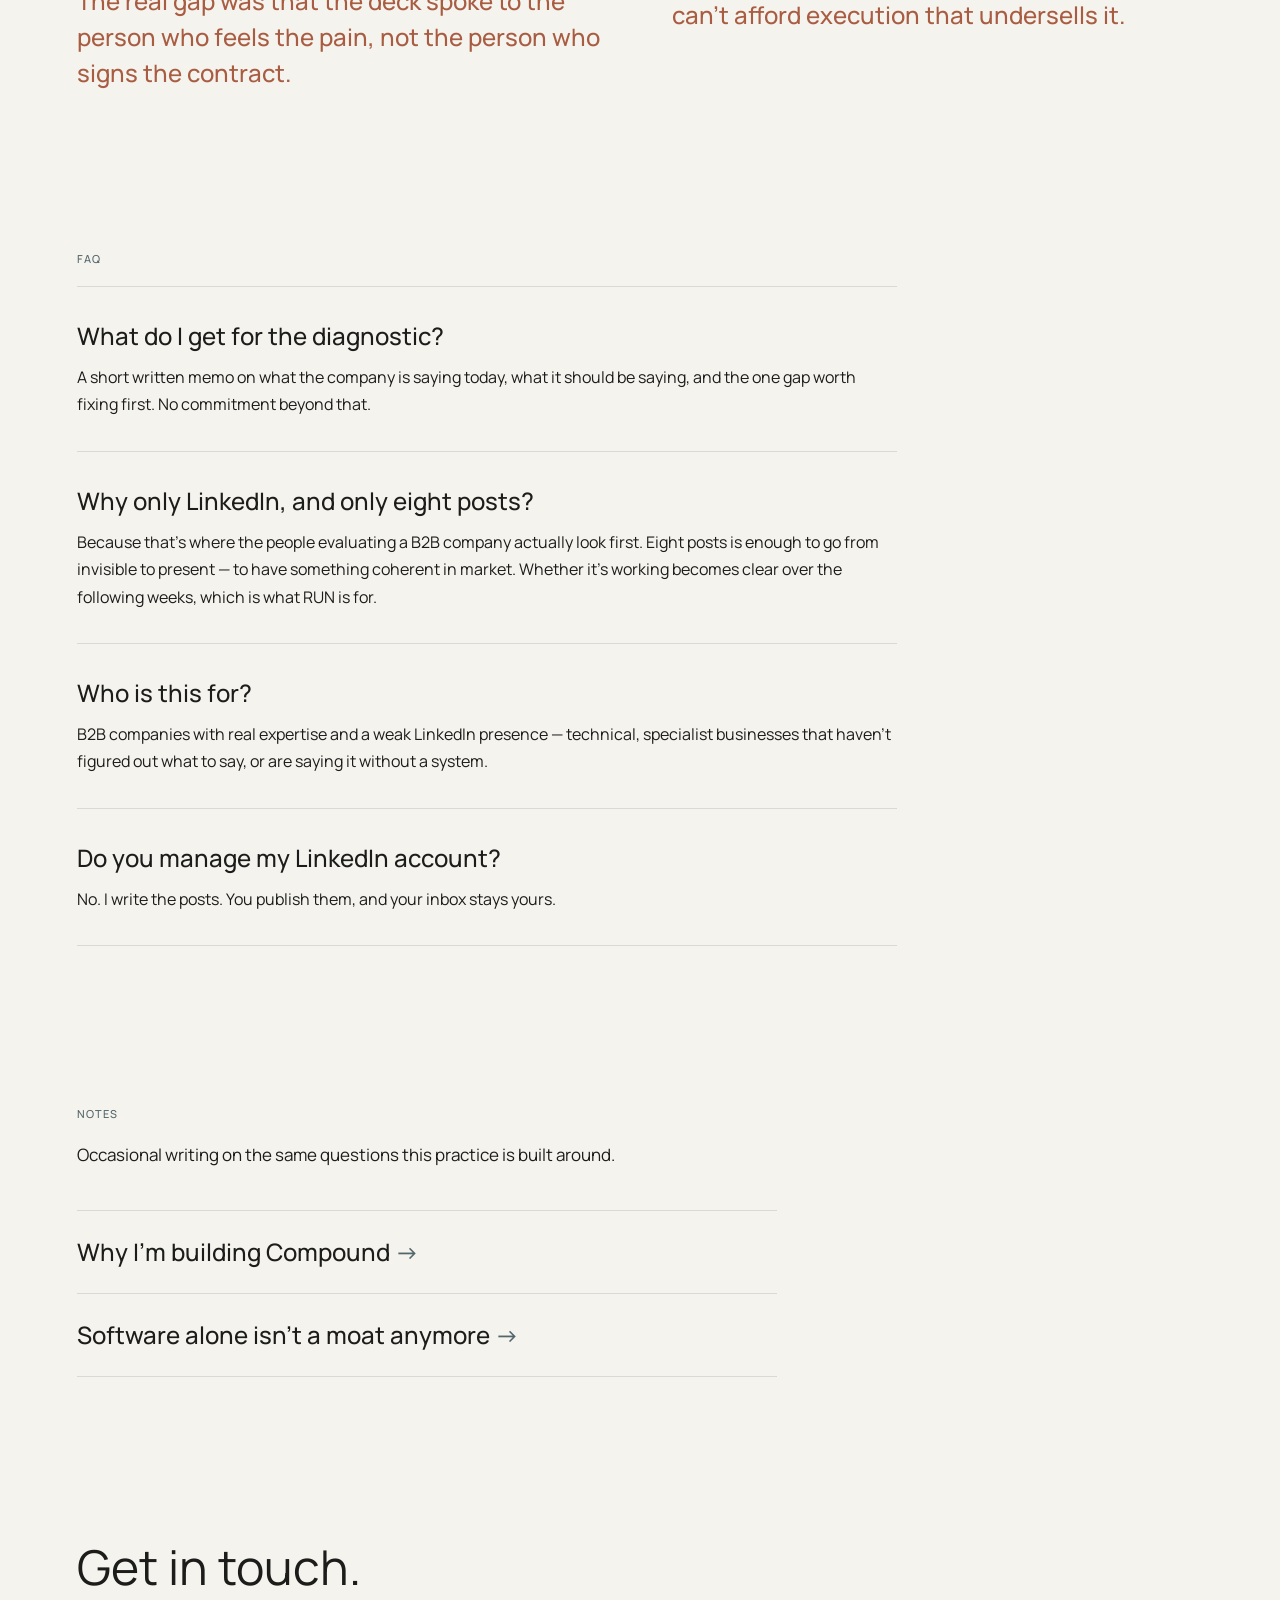
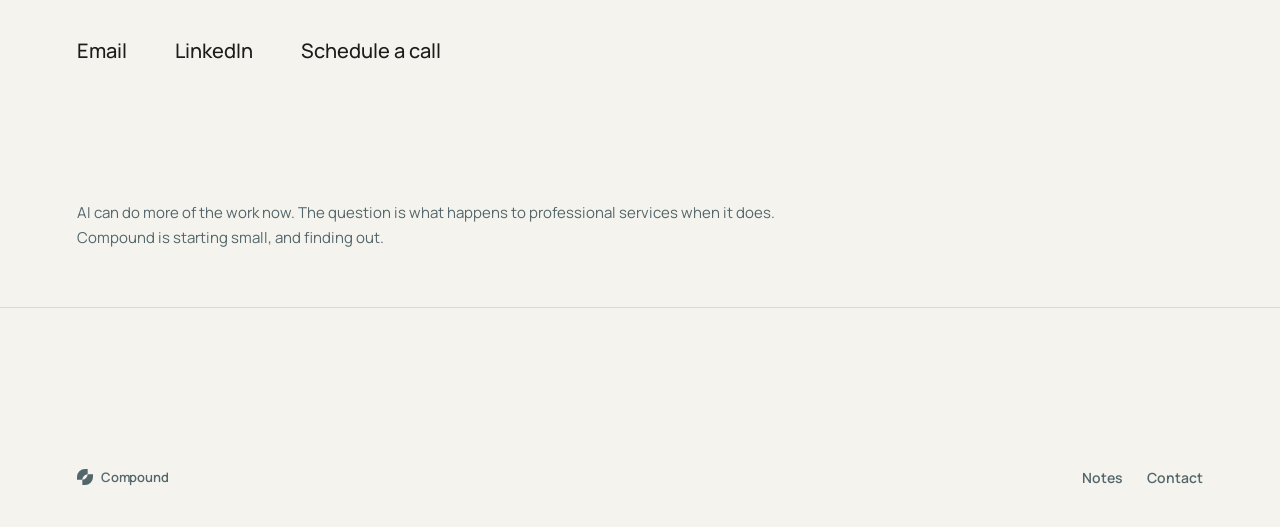
==== commit 5a77d964: "Add files via upload" ====
--- a/index.html
+++ b/index.html
@@ -3,25 +3,19 @@
 <head>
 <meta charset="utf-8">
 <meta name="viewport" content="width=device-width, initial-scale=1">
-<script src="./support.js"></script>
-</head>
-<body>
-<x-dc>
-<helmet>
-<meta charset="utf-8">
 <title>Compound</title>
 <meta name="description" content="Compound writes LinkedIn posts for technical B2B companies with real expertise and a weak LinkedIn presence.">
 <meta property="og:type" content="website">
 <meta property="og:title" content="Compound">
 <meta property="og:description" content="Compound writes LinkedIn posts for technical B2B companies with real expertise and a weak LinkedIn presence.">
 <meta property="og:url" content="https://bycompound.com">
-<!-- og:image/twitter:image placeholder: og.png does not exist yet, upload before launch -->
 <meta property="og:image" content="https://bycompound.com/og.png">
 <meta property="twitter:image" content="https://bycompound.com/og.png">
 <meta name="twitter:card" content="summary">
 <meta name="twitter:title" content="Compound">
 <meta name="twitter:description" content="Compound writes LinkedIn posts for technical B2B companies with real expertise and a weak LinkedIn presence.">
-<link rel="icon" href="/favicon.ico" sizes="any"><link rel="icon" type="image/svg+xml" href="/favicon.svg">
+<link rel="icon" href="/favicon.ico" sizes="any">
+<link rel="icon" type="image/svg+xml" href="/favicon.svg">
 <script type="application/ld+json">
 {"@context":"https://schema.org","@type":"Organization","name":"Compound","url":"https://bycompound.com","email":"tushar@bycompound.com"}
 </script>
@@ -34,7 +28,8 @@
   a:hover { color: #8f4c35; }
   .notes-link:hover { text-decoration: underline; }
 </style>
-</helmet>
+</head>
+<body>
 
 <div style="background:#F5F3EE; overflow-x:hidden;">
 
@@ -54,7 +49,7 @@
 
   <section style="padding:clamp(80px,18vw,160px) clamp(24px,6vw,96px) 0; max-width:1400px; margin:0 auto;">
     <p style="margin:0 0 20px; max-width:820px; font:400 clamp(32px,6.5vw,52px)/1.25 Manrope; color:#1C1C1A;">Compound writes LinkedIn posts for technical B2B companies that have real expertise and a weak LinkedIn presence.</p>
-    <p style="margin:0; max-width:640px; font:400 clamp(18px,2.4vw,22px)/1.5 Manrope; color:#53666B;">B2B buyers evaluate you on LinkedIn before they call. Compound makes sure you've got something worth reading.</p>
+    <p style="margin:0; max-width:640px; font:400 clamp(18px,2.4vw,22px)/1.5 Manrope; color:#53666B;">B2B buyers evaluate you on LinkedIn before they call. If there's nothing worth reading, the call doesn't happen.</p>
   </section>
 
   <section id="idea" style="padding:clamp(80px,18vw,160px) clamp(24px,6vw,96px) 0; max-width:1400px; margin:0 auto;">
@@ -81,14 +76,14 @@
         <span style="font:500 14px Manrope; color:#53666B;">02</span>
         <div style="max-width:680px;">
           <h3 style="margin:0 0 10px; font:500 24px/1.3 Manrope; color:#1C1C1A;">Understand</h3>
-          <p style="margin:0; font:400 17px/1.7 Manrope; color:#1C1C1A;">Conversations, plus whatever's already on hand — old decks, website copy, anything useful.</p>
+          <p style="margin:0; font:400 17px/1.7 Manrope; color:#1C1C1A;">Conversations, plus whatever's already on hand — old decks, website copy, anything useful. Enough to know how the company actually talks about its own work.</p>
         </div>
       </div>
       <div style="display:grid; grid-template-columns:96px 1fr; gap:24px; padding:36px 0; border-top:1px solid rgba(28,28,26,0.12);">
         <span style="font:500 14px Manrope; color:#53666B;">03</span>
         <div style="max-width:680px;">
-          <h3 style="margin:0 0 10px; font:500 24px/1.3 Manrope; color:#1C1C1A;">Find the story</h3>
-          <p style="margin:0; font:400 17px/1.7 Manrope; color:#1C1C1A;">What the company should be saying on LinkedIn, specifically. Not a rebrand, not new positioning — just the right thing, said the right way, in this one place.</p>
+          <h3 style="margin:0 0 10px; font:500 24px/1.3 Manrope; color:#1C1C1A;">Find the angle</h3>
+          <p style="margin:0; font:400 17px/1.7 Manrope; color:#1C1C1A;">What the company should be known for on LinkedIn — one clear angle, specific enough to write posts from.</p>
         </div>
       </div>
       <div style="display:grid; grid-template-columns:96px 1fr; gap:24px; padding:36px 0; border-top:1px solid rgba(28,28,26,0.12); border-bottom:1px solid rgba(28,28,26,0.12);">
@@ -106,8 +101,8 @@
     <h2 style="margin:0 0 36px; max-width:700px; font:400 clamp(32px,6vw,48px)/1.3 Manrope; color:#1C1C1A;">Start with the diagnostic.</h2>
     <div style="display:flex; flex-direction:column; gap:24px; max-width:680px;">
       <p style="margin:0; font:400 17px/1.7 Manrope; color:#1C1C1A;">One week, one clear answer: a short written memo — a few pages, not a deck — on what's actually wrong with how the company shows up today.</p>
-      <p style="margin:0; font:400 17px/1.7 Manrope; color:#1C1C1A;">From there, BUILD runs four weeks and ends with eight LinkedIn posts, written and ready to publish, plus a system for writing the next ones.</p>
-      <p style="margin:0; font:400 17px/1.7 Manrope; color:#1C1C1A;">Eight posts, written from the same system, published under your name. That's what going from invisible to present actually looks like.</p>
+      <p style="margin:0; font:400 17px/1.7 Manrope; color:#1C1C1A;">From there, BUILD runs four weeks and ends with eight LinkedIn posts, written and ready to publish under your name, plus a system for writing the next ones.</p>
+      <p style="margin:0; font:400 17px/1.7 Manrope; color:#1C1C1A;">When buyers check the company's LinkedIn page, they find something worth reading.</p>
       <p style="margin:0; font:400 17px/1.7 Manrope; color:#1C1C1A;">RUN is optional — Compound keeps writing on an ongoing basis. The client always owns their own account and their own inbox.</p>
       <p style="margin:0; font:400 17px/1.7 Manrope; color:#1C1C1A;">Pricing is based on what the diagnostic finds. You'll know the number before BUILD starts.</p>
     </div>
@@ -189,6 +184,5 @@
 
 </div>
 
-</x-dc>
 </body>
 </html>
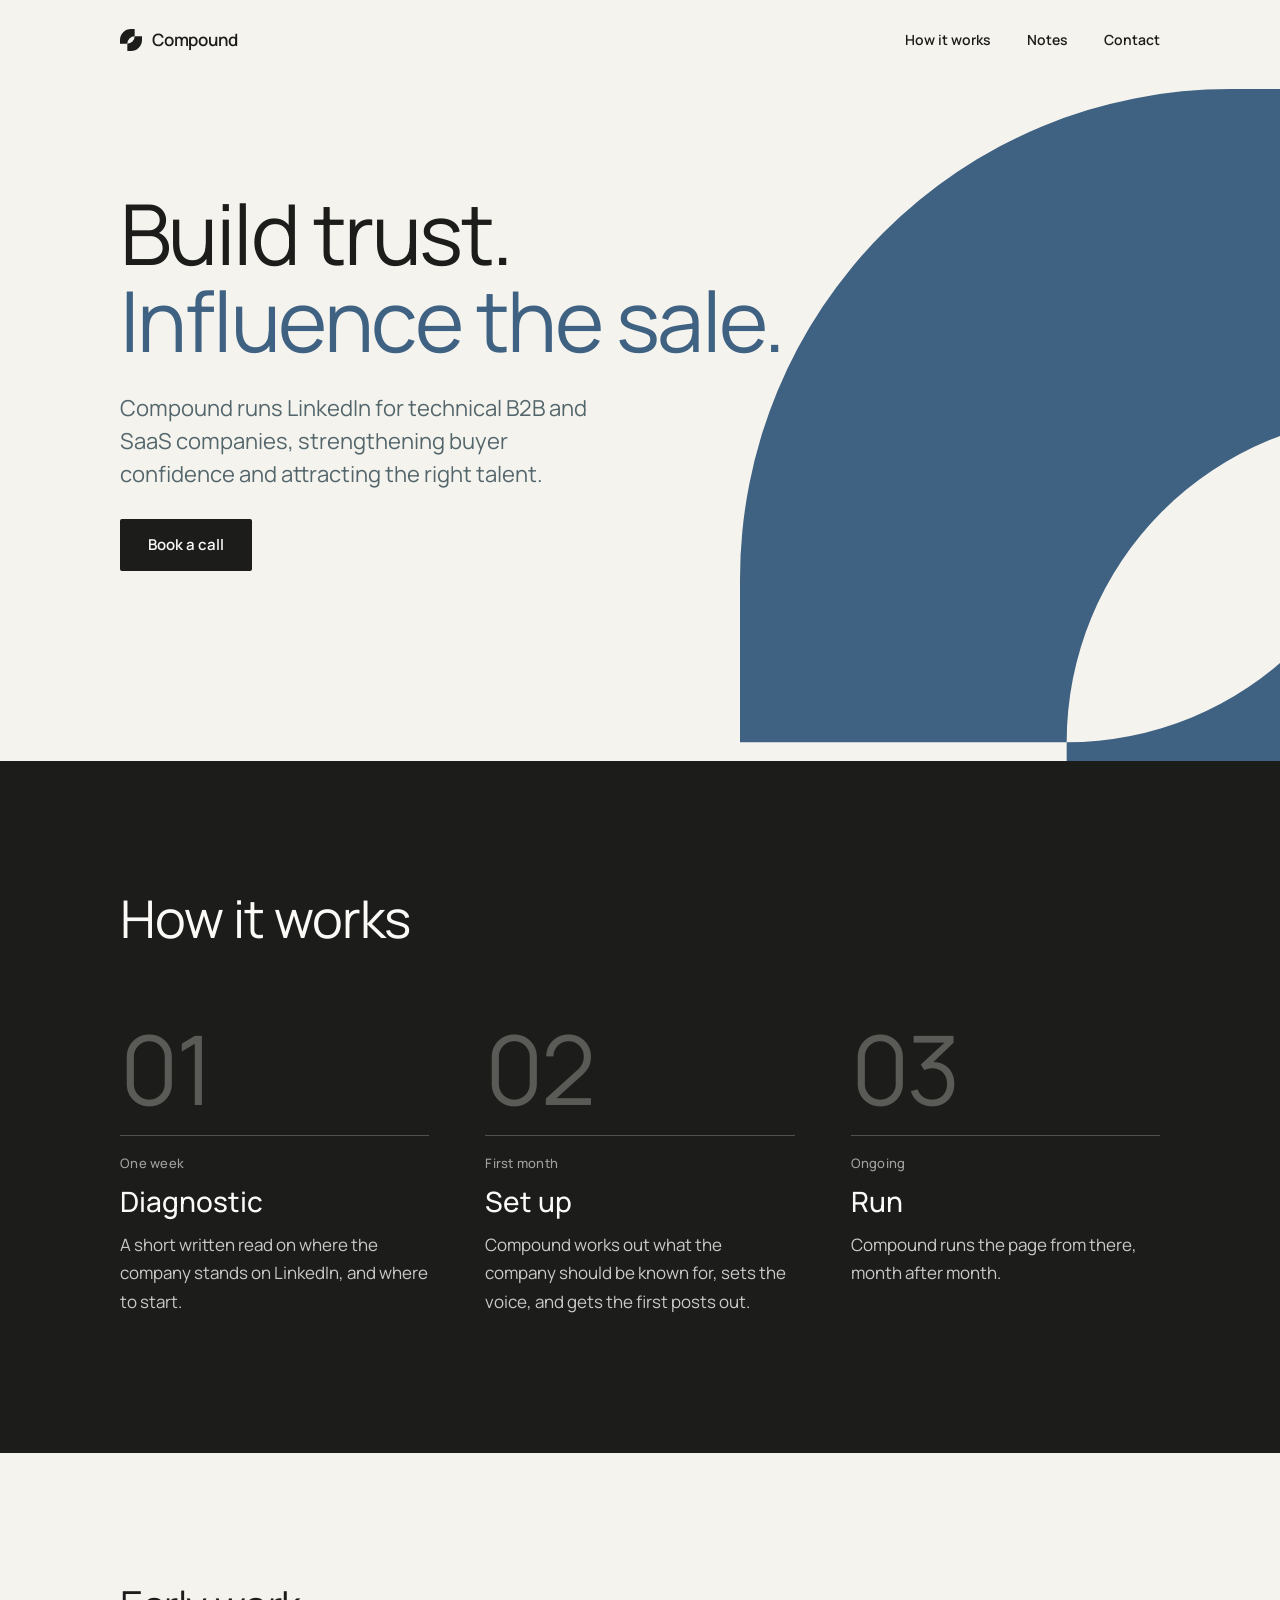
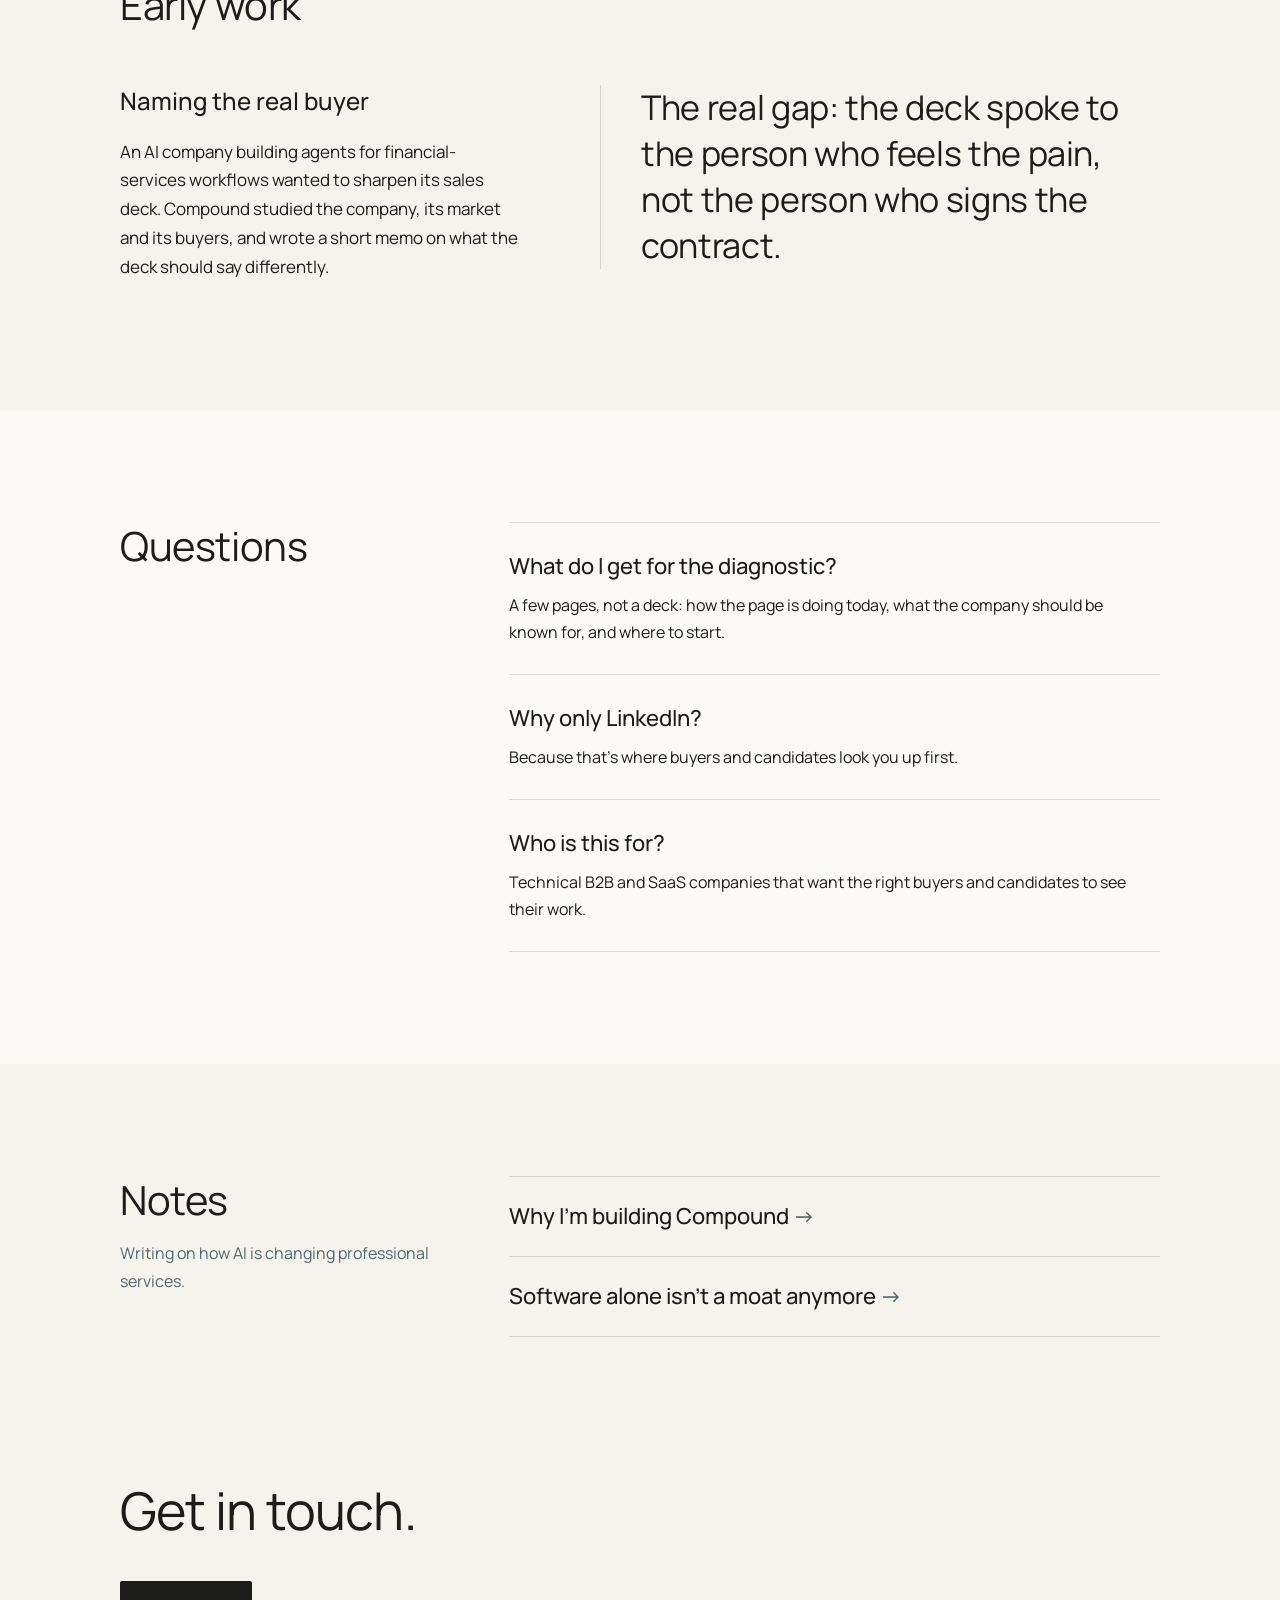
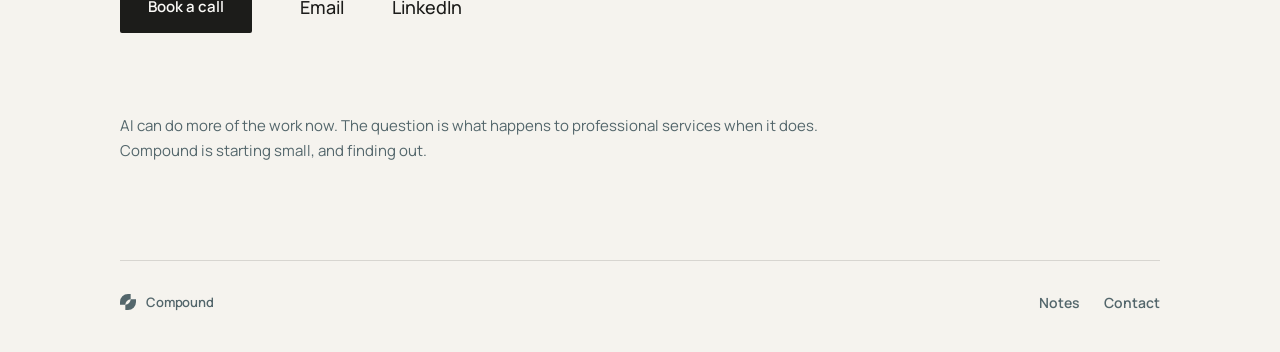
==== commit e40a2f4b: "Add files via upload" ====
--- a/index.html
+++ b/index.html
@@ -1,188 +1,270 @@
 <!DOCTYPE html>
-<html>
+<html lang="en">
 <head>
 <meta charset="utf-8">
 <meta name="viewport" content="width=device-width, initial-scale=1">
 <title>Compound</title>
-<meta name="description" content="Compound writes LinkedIn posts for technical B2B companies with real expertise and a weak LinkedIn presence.">
+<meta name="description" content="Compound runs LinkedIn for technical B2B and SaaS companies, strengthening buyer confidence and attracting the right talent.">
 <meta property="og:type" content="website">
 <meta property="og:title" content="Compound">
-<meta property="og:description" content="Compound writes LinkedIn posts for technical B2B companies with real expertise and a weak LinkedIn presence.">
+<meta property="og:description" content="Compound runs LinkedIn for technical B2B and SaaS companies, strengthening buyer confidence and attracting the right talent.">
 <meta property="og:url" content="https://bycompound.com">
 <meta property="og:image" content="https://bycompound.com/og.png">
 <meta property="twitter:image" content="https://bycompound.com/og.png">
 <meta name="twitter:card" content="summary">
 <meta name="twitter:title" content="Compound">
-<meta name="twitter:description" content="Compound writes LinkedIn posts for technical B2B companies with real expertise and a weak LinkedIn presence.">
+<meta name="twitter:description" content="Compound runs LinkedIn for technical B2B and SaaS companies, strengthening buyer confidence and attracting the right talent.">
 <link rel="icon" href="/favicon.ico" sizes="any">
 <link rel="icon" type="image/svg+xml" href="/favicon.svg">
 <script type="application/ld+json">
 {"@context":"https://schema.org","@type":"Organization","name":"Compound","url":"https://bycompound.com","email":"tushar@bycompound.com"}
 </script>
 <link rel="preconnect" href="https://fonts.googleapis.com">
+<link rel="preconnect" href="https://fonts.gstatic.com" crossorigin>
 <link href="https://fonts.googleapis.com/css2?family=Manrope:wght@400;500;600&display=swap" rel="stylesheet">
 <style>
+  :root {
+    --ink: #1C1C1A; --paper: #F5F3EE; --white: #FBFAF7; --slate: #53666B; --blue: #3F6282;
+    --rule: rgba(28,28,26,0.14); --pad: 120px;
+  }
   * { box-sizing: border-box; }
-  body { margin: 0; font-family: 'Manrope', sans-serif; background: #F5F3EE; }
-  a { color: #A85C41; text-decoration: none; }
-  a:hover { color: #8f4c35; }
-  .notes-link:hover { text-decoration: underline; }
+  html { scroll-behavior: smooth; }
+  body { margin: 0; font-family: 'Manrope', system-ui, -apple-system, sans-serif; background: var(--paper); color: var(--ink); -webkit-font-smoothing: antialiased; }
+  a { color: var(--ink); text-decoration: none; }
+  a:hover { color: var(--slate); }
+  a:focus-visible { outline: 2px solid var(--blue); outline-offset: 4px; }
+  .wrap { max-width: 1440px; margin: 0 auto; padding-left: var(--pad); padding-right: var(--pad); }
+
+  header.site { position: sticky; top: 0; z-index: 10; background: var(--paper); }
+  header.site .wrap { display: flex; align-items: center; justify-content: space-between; padding-top: 28px; padding-bottom: 28px; }
+  .logo { display: flex; align-items: center; gap: 10px; }
+  .logo span { font-weight: 600; font-size: 17px; letter-spacing: -0.01em; }
+  nav.main { display: flex; gap: 36px; }
+  nav.main a { font-weight: 600; font-size: 14px; }
+
+  .btn { display: inline-flex; align-items: center; height: 52px; padding: 0 28px; background: var(--ink); color: var(--white); font-weight: 600; font-size: 15px; border-radius: 2px; }
+  .btn:hover { background: #33332f; color: var(--white); }
+
+  .hero { position: relative; overflow: hidden; }
+  .hero .wrap { position: relative; padding-top: 110px; padding-bottom: 190px; }
+  .hero-shape { position: absolute; right: -440px; top: 10px; width: 980px; height: 980px; }
+  .hero-text { position: relative; z-index: 1; display: flex; flex-direction: column; gap: 28px; max-width: 860px; }
+  h1 { margin: 0; font-weight: 400; font-size: 84px; line-height: 1.04; letter-spacing: -0.03em; }
+  h1 .accent { color: var(--blue); }
+  .sub { margin: 0; font-size: 22px; line-height: 1.5; color: var(--slate); max-width: 500px; }
+
+  .how { background: var(--ink); color: var(--white); }
+  .how .wrap { padding-top: 128px; padding-bottom: 136px; display: flex; flex-direction: column; gap: 72px; }
+  h2 { margin: 0; font-weight: 400; font-size: 52px; line-height: 1.15; letter-spacing: -0.015em; }
+  h2.small { font-size: 40px; line-height: 1.2; letter-spacing: -0.01em; }
+  .steps { display: grid; grid-template-columns: repeat(3, minmax(0, 1fr)); gap: 56px; }
+  .step { display: flex; flex-direction: column; gap: 18px; }
+  .step .num { font-size: 96px; line-height: 1; letter-spacing: -0.03em; color: rgba(251,250,247,0.28); }
+  .step .body { border-top: 1px solid rgba(251,250,247,0.24); padding-top: 18px; display: flex; flex-direction: column; gap: 12px; }
+  .step .when { font-weight: 500; font-size: 13px; letter-spacing: 0.02em; color: rgba(251,250,247,0.6); }
+  .step h3 { margin: 0; font-weight: 500; font-size: 28px; line-height: 1.25; color: var(--white); }
+  .step p { margin: 0; font-size: 17px; line-height: 1.7; max-width: 340px; color: rgba(251,250,247,0.78); }
+
+  .work .wrap { padding-top: 128px; padding-bottom: 128px; display: flex; flex-direction: column; gap: 56px; }
+  .case { display: grid; grid-template-columns: 5fr 7fr; gap: 80px; align-items: start; }
+  .case h3 { margin: 0 0 20px; font-weight: 500; font-size: 24px; line-height: 1.35; }
+  .case p { margin: 0; font-size: 17px; line-height: 1.7; }
+  .case .punch { padding-left: 40px; border-left: 1px solid var(--rule); font-size: 34px; line-height: 1.35; letter-spacing: -0.01em; }
+
+  .faq { background: var(--white); }
+  .faq .wrap, .notes .wrap { display: grid; grid-template-columns: 4fr 8fr; gap: 64px; }
+  .faq .wrap { padding-top: 112px; padding-bottom: 112px; }
+  .qa { padding: 28px 0; border-top: 1px solid var(--rule); display: flex; flex-direction: column; gap: 10px; }
+  .qa:last-child { border-bottom: 1px solid var(--rule); }
+  .qa h3 { margin: 0; font-weight: 500; font-size: 22px; line-height: 1.4; }
+  .qa p { margin: 0; font-size: 16px; line-height: 1.7; max-width: 640px; }
+
+  .notes .wrap { padding-top: 112px; }
+  .notes .intro { margin: 16px 0 0; font-size: 16px; line-height: 1.7; color: var(--slate); max-width: 320px; }
+  .notes .list a { display: block; padding: 24px 0; border-top: 1px solid var(--rule); font-weight: 500; font-size: 22px; line-height: 1.4; }
+  .notes .list a:last-child { border-bottom: 1px solid var(--rule); }
+  .notes .list a span { color: var(--slate); }
+
+  .contact .wrap { padding-top: 144px; padding-bottom: 96px; display: flex; flex-direction: column; gap: 40px; }
+  .contact .links { display: flex; flex-wrap: wrap; align-items: center; gap: 20px 48px; }
+  .contact .links a:not(.btn) { font-weight: 500; font-size: 18px; }
+  .closing { margin: 40px 0 0; font-size: 15px; line-height: 1.7; color: var(--slate); }
+
+  footer .wrap { padding-top: 0; padding-bottom: 40px; }
+  footer .inner { border-top: 1px solid var(--rule); padding-top: 32px; display: flex; align-items: center; justify-content: space-between; }
+  footer .logo span { font-size: 13px; color: var(--slate); }
+  footer nav { display: flex; gap: 24px; }
+  footer nav a { font-weight: 600; font-size: 14px; color: var(--slate); }
+
+  @media (max-width: 1100px) {
+    :root { --pad: 48px; }
+    h1 { font-size: 68px; }
+    .hero-shape { right: -560px; }
+  }
+  @media (max-width: 760px) {
+    :root { --pad: 24px; }
+    header.site .wrap { padding-top: 22px; padding-bottom: 22px; }
+    nav.main a:not(:last-child) { display: none; }
+    .hero .wrap { padding-top: 56px; padding-bottom: 80px; }
+    .hero-clip { display: none; }
+    .hero-text { gap: 24px; }
+    h1 { font-size: 52px; letter-spacing: -0.02em; }
+    .sub { font-size: 18px; line-height: 1.55; }
+    h2 { font-size: 34px; line-height: 1.2; }
+    h2.small { font-size: 30px; line-height: 1.25; }
+    .how .wrap { padding-top: 80px; padding-bottom: 80px; gap: 48px; }
+    .steps { grid-template-columns: 1fr; gap: 48px; }
+    .step .num { font-size: 64px; }
+    .step h3 { font-size: 24px; }
+    .work .wrap { padding-top: 80px; padding-bottom: 80px; gap: 40px; }
+    .case { grid-template-columns: 1fr; gap: 28px; }
+    .case .punch { padding-left: 0; padding-top: 24px; border-left: 0; border-top: 1px solid var(--rule); font-size: 22px; line-height: 1.45; font-weight: 500; }
+    .faq .wrap, .notes .wrap { grid-template-columns: 1fr; gap: 24px; }
+    .faq .wrap { padding-top: 72px; padding-bottom: 72px; }
+    .qa h3 { font-size: 20px; }
+    .notes .wrap { padding-top: 72px; }
+    .contact .wrap { padding-top: 96px; padding-bottom: 64px; gap: 32px; }
+    .contact .links { gap: 20px 32px; }
+    .closing { margin-top: 24px; }
+    .closing br { display: none; }
+  }
 </style>
 </head>
 <body>
 
-<div style="background:#F5F3EE; overflow-x:hidden;">
-
-  <header style="position:sticky; top:0; z-index:10; background:#F5F3EE; display:flex; align-items:center; justify-content:space-between; padding:28px clamp(24px,6vw,96px); max-width:1400px; margin:0 auto; flex-wrap:wrap; gap:16px;">
-    <a href="/" style="display:flex; align-items:center; gap:10px; text-decoration:none; color:inherit;">
-      <svg viewBox="0 0 600 600" width="22" height="22" style="color:#1C1C1A; flex-shrink:0;">
-        <path d="M 400,0 L 400,200 A 200,200 0 0,0 200,400 L 0,400 L 0,300 A 300,300 0 0,1 300,0 L 400,0 Z" fill="currentColor"/>
-        <path d="M 200,600 L 200,400 A 200,200 0 0,0 400,200 L 600,200 L 600,300 A 300,300 0 0,1 300,600 L 200,600 Z" fill="currentColor"/>
-      </svg>
-      <span style="font:600 17px/1 Manrope; letter-spacing:-0.01em; color:#1C1C1A;">Compound</span>
+<header class="site">
+  <div class="wrap">
+    <a href="/" class="logo" aria-label="Compound home">
+      <svg viewBox="0 0 600 600" width="22" height="22" aria-hidden="true"><path d="M 400,0 L 400,200 A 200,200 0 0,0 200,400 L 0,400 L 0,300 A 300,300 0 0,1 300,0 L 400,0 Z" fill="#1C1C1A"/><path d="M 200,600 L 200,400 A 200,200 0 0,0 400,200 L 600,200 L 600,300 A 300,300 0 0,1 300,600 L 200,600 Z" fill="#1C1C1A"/></svg>
+      <span>Compound</span>
     </a>
-    <nav style="display:flex; gap:32px;">
-      <a href="#notes" style="font:600 14px Manrope; letter-spacing:0.02em; color:#1C1C1A;">Notes</a>
-      <a href="#contact" style="font:600 14px Manrope; letter-spacing:0.02em; color:#1C1C1A;">Contact</a>
+    <nav class="main">
+      <a href="#how">How it works</a>
+      <a href="#notes">Notes</a>
+      <a href="#contact">Contact</a>
     </nav>
-  </header>
-
-  <section style="padding:clamp(80px,18vw,160px) clamp(24px,6vw,96px) 0; max-width:1400px; margin:0 auto;">
-    <p style="margin:0 0 20px; max-width:820px; font:400 clamp(32px,6.5vw,52px)/1.25 Manrope; color:#1C1C1A;">Compound writes LinkedIn posts for technical B2B companies that have real expertise and a weak LinkedIn presence.</p>
-    <p style="margin:0; max-width:640px; font:400 clamp(18px,2.4vw,22px)/1.5 Manrope; color:#53666B;">B2B buyers evaluate you on LinkedIn before they call. If there's nothing worth reading, the call doesn't happen.</p>
-  </section>
-
-  <section id="idea" style="padding:clamp(80px,18vw,160px) clamp(24px,6vw,96px) 0; max-width:1400px; margin:0 auto;">
-    <p style="margin:0 0 20px; font:500 11px Manrope; letter-spacing:0.1em; text-transform:uppercase; color:#53666B;">Who this is for</p>
-    <h2 style="margin:0 0 28px; max-width:700px; font:400 clamp(32px,6vw,48px)/1.3 Manrope; color:#1C1C1A;">For B2B companies that haven't figured out what to say on LinkedIn — or are saying it without a system.</h2>
-    <p style="margin:0; max-width:620px; font:400 17px/1.7 Manrope; color:#1C1C1A;">Compound takes what a technical B2B company actually does, works out what's worth saying, and turns it into LinkedIn posts that explain it clearly. The company publishes them under its own name.</p>
-  </section>
-
-  <section id="model" style="padding:clamp(80px,18vw,160px) clamp(24px,6vw,96px) 0; max-width:1400px; margin:0 auto;">
-    <div style="padding-bottom:56px;">
-      <p style="margin:0 0 20px; font:500 11px Manrope; letter-spacing:0.1em; text-transform:uppercase; color:#53666B;">The Model</p>
-      <h2 style="margin:0; max-width:700px; font:400 clamp(32px,6vw,48px)/1.25 Manrope; color:#1C1C1A;">How it actually runs.</h2>
-    </div>
-
-    <div style="display:flex; flex-direction:column;">
-      <div style="display:grid; grid-template-columns:96px 1fr; gap:24px; padding:36px 0; border-top:1px solid rgba(28,28,26,0.12);">
-        <span style="font:500 14px Manrope; color:#53666B;">01</span>
-        <div style="max-width:680px;">
-          <h3 style="margin:0 0 10px; font:500 24px/1.3 Manrope; color:#1C1C1A;">Diagnostic</h3>
-          <p style="margin:0; font:400 17px/1.7 Manrope; color:#1C1C1A;">One week. A clear read on what the company is saying today, what it should be saying instead, and where to start.</p>
-        </div>
-      </div>
-      <div style="display:grid; grid-template-columns:96px 1fr; gap:24px; padding:36px 0; border-top:1px solid rgba(28,28,26,0.12);">
-        <span style="font:500 14px Manrope; color:#53666B;">02</span>
-        <div style="max-width:680px;">
-          <h3 style="margin:0 0 10px; font:500 24px/1.3 Manrope; color:#1C1C1A;">Understand</h3>
-          <p style="margin:0; font:400 17px/1.7 Manrope; color:#1C1C1A;">Conversations, plus whatever's already on hand — old decks, website copy, anything useful. Enough to know how the company actually talks about its own work.</p>
-        </div>
-      </div>
-      <div style="display:grid; grid-template-columns:96px 1fr; gap:24px; padding:36px 0; border-top:1px solid rgba(28,28,26,0.12);">
-        <span style="font:500 14px Manrope; color:#53666B;">03</span>
-        <div style="max-width:680px;">
-          <h3 style="margin:0 0 10px; font:500 24px/1.3 Manrope; color:#1C1C1A;">Find the angle</h3>
-          <p style="margin:0; font:400 17px/1.7 Manrope; color:#1C1C1A;">What the company should be known for on LinkedIn — one clear angle, specific enough to write posts from.</p>
-        </div>
-      </div>
-      <div style="display:grid; grid-template-columns:96px 1fr; gap:24px; padding:36px 0; border-top:1px solid rgba(28,28,26,0.12); border-bottom:1px solid rgba(28,28,26,0.12);">
-        <span style="font:500 14px Manrope; color:#53666B;">04</span>
-        <div style="max-width:680px;">
-          <h3 style="margin:0 0 10px; font:500 24px/1.3 Manrope; color:#1C1C1A;">Build the system</h3>
-          <p style="margin:0; font:400 17px/1.7 Manrope; color:#1C1C1A;">A repeatable voice, a set of themes, and a simple way to find the next post topic.</p>
-        </div>
-      </div>
-    </div>
-  </section>
-
-  <section id="delivers" style="padding:clamp(80px,18vw,160px) clamp(24px,6vw,96px) 0; max-width:1400px; margin:0 auto;">
-    <p style="margin:0 0 20px; font:500 11px Manrope; letter-spacing:0.1em; text-transform:uppercase; color:#53666B;">What Compound Delivers</p>
-    <h2 style="margin:0 0 36px; max-width:700px; font:400 clamp(32px,6vw,48px)/1.3 Manrope; color:#1C1C1A;">Start with the diagnostic.</h2>
-    <div style="display:flex; flex-direction:column; gap:24px; max-width:680px;">
-      <p style="margin:0; font:400 17px/1.7 Manrope; color:#1C1C1A;">One week, one clear answer: a short written memo — a few pages, not a deck — on what's actually wrong with how the company shows up today.</p>
-      <p style="margin:0; font:400 17px/1.7 Manrope; color:#1C1C1A;">From there, BUILD runs four weeks and ends with eight LinkedIn posts, written and ready to publish under your name, plus a system for writing the next ones.</p>
-      <p style="margin:0; font:400 17px/1.7 Manrope; color:#1C1C1A;">When buyers check the company's LinkedIn page, they find something worth reading.</p>
-      <p style="margin:0; font:400 17px/1.7 Manrope; color:#1C1C1A;">RUN is optional — Compound keeps writing on an ongoing basis. The client always owns their own account and their own inbox.</p>
-      <p style="margin:0; font:400 17px/1.7 Manrope; color:#1C1C1A;">Pricing is based on what the diagnostic finds. You'll know the number before BUILD starts.</p>
-    </div>
-  </section>
-
-  <section id="work" style="padding:clamp(80px,18vw,160px) clamp(24px,6vw,96px) 0; max-width:1400px; margin:0 auto;">
-    <p style="margin:0 0 56px; font:500 11px Manrope; letter-spacing:0.1em; text-transform:uppercase; color:#53666B;">Early Work</p>
-    <div style="display:grid; grid-template-columns:repeat(auto-fit, minmax(320px, 1fr)); gap:64px;">
+  </div>
+</header>
+
+<main>
+  <section class="hero">
+    <div class="wrap">
+      <div class="hero-clip">
+        <svg class="hero-shape" viewBox="0 0 600 600" aria-hidden="true"><path d="M 400,0 L 400,200 A 200,200 0 0,0 200,400 L 0,400 L 0,300 A 300,300 0 0,1 300,0 L 400,0 Z" fill="#3F6282"/><path d="M 200,600 L 200,400 A 200,200 0 0,0 400,200 L 600,200 L 600,300 A 300,300 0 0,1 300,600 L 200,600 Z" fill="#3F6282"/></svg>
+      </div>
+      <div class="hero-text">
+        <h1>Build trust.<br><span class="accent">Influence the sale.</span></h1>
+        <p class="sub">Compound runs LinkedIn for technical B2B and SaaS companies, strengthening buyer confidence and attracting the right talent.</p>
+        <div><a class="btn" href="https://cal.com/bycompound/30min" target="_blank" rel="noopener">Book a call</a></div>
+      </div>
+    </div>
+  </section>
+
+  <section class="how" id="how">
+    <div class="wrap">
+      <h2>How it works</h2>
+      <div class="steps">
+        <div class="step">
+          <span class="num">01</span>
+          <div class="body">
+            <span class="when">One week</span>
+            <h3>Diagnostic</h3>
+            <p>A short written read on where the company stands on LinkedIn, and where to start.</p>
+          </div>
+        </div>
+        <div class="step">
+          <span class="num">02</span>
+          <div class="body">
+            <span class="when">First month</span>
+            <h3>Set up</h3>
+            <p>Compound works out what the company should be known for, sets the voice, and gets the first posts out.</p>
+          </div>
+        </div>
+        <div class="step">
+          <span class="num">03</span>
+          <div class="body">
+            <span class="when">Ongoing</span>
+            <h3>Run</h3>
+            <p>Compound runs the page from there, month after month.</p>
+          </div>
+        </div>
+      </div>
+    </div>
+  </section>
+
+  <section class="work" id="work">
+    <div class="wrap">
+      <h2 class="small">Early work</h2>
+      <div class="case">
+        <div>
+          <h3>Naming the real buyer</h3>
+          <p>An AI company building agents for financial-services workflows wanted to sharpen its sales deck. Compound studied the company, its market and its buyers, and wrote a short memo on what the deck should say differently.</p>
+        </div>
+        <p class="punch">The real gap: the deck spoke to the person who feels the pain, not the person who signs the contract.</p>
+      </div>
+    </div>
+  </section>
+
+  <section class="faq" id="faq">
+    <div class="wrap">
+      <h2 class="small">Questions</h2>
       <div>
-        <h3 style="margin:0 0 20px; font:500 24px/1.35 Manrope; color:#1C1C1A;">Naming the real buyer</h3>
-        <p style="margin:0 0 20px; font:400 17px/1.7 Manrope; color:#1C1C1A;">An AI company building agents for financial-services workflows shared a sales deck they wanted to sharpen. I ran it through a structured process of research, analysis, and independent verification.</p>
-        <p style="margin:0; font:500 24px/1.5 Manrope; color:#A85C41;">The real gap was that the deck spoke to the person who feels the pain, not the person who signs the contract.</p>
-      </div>
+        <div class="qa">
+          <h3>What do I get for the diagnostic?</h3>
+          <p>A few pages, not a deck: how the page is doing today, what the company should be known for, and where to start.</p>
+        </div>
+        <div class="qa">
+          <h3>Why only LinkedIn?</h3>
+          <p>Because that's where buyers and candidates look you up first.</p>
+        </div>
+        <div class="qa">
+          <h3>Who is this for?</h3>
+          <p>Technical B2B and SaaS companies that want the right buyers and candidates to see their work.</p>
+        </div>
+      </div>
+    </div>
+  </section>
+
+  <section class="notes" id="notes">
+    <div class="wrap">
       <div>
-        <h3 style="margin:0 0 20px; font:500 24px/1.35 Manrope; color:#1C1C1A;">Positioning a creative production studio</h3>
-        <p style="margin:0 0 20px; font:400 17px/1.7 Manrope; color:#1C1C1A;">A creative production studio serving prestige beauty brands had a story that could have belonged to almost any studio in the category.</p>
-        <p style="margin:0; font:500 24px/1.5 Manrope; color:#A85C41;">I rebuilt the studio's positioning around one sharp claim: a brand that charges a premium can't afford execution that undersells it.</p>
-      </div>
-    </div>
-  </section>
-
-  <section id="faq" style="padding:clamp(80px,18vw,160px) clamp(24px,6vw,96px) 0; max-width:1400px; margin:0 auto;">
-    <p style="margin:0 0 20px; font:500 11px Manrope; letter-spacing:0.1em; text-transform:uppercase; color:#53666B;">FAQ</p>
-    <div style="display:flex; flex-direction:column; max-width:820px;">
-      <div style="padding:32px 0; border-top:1px solid rgba(28,28,26,0.12);">
-        <h4 style="margin:0 0 12px; font:500 24px/1.4 Manrope; color:#1C1C1A;">What do I get for the diagnostic?</h4>
-        <p style="margin:0; font:400 16px/1.7 Manrope; color:#1C1C1A;">A short written memo on what the company is saying today, what it should be saying, and the one gap worth fixing first. No commitment beyond that.</p>
-      </div>
-      <div style="padding:32px 0; border-top:1px solid rgba(28,28,26,0.12);">
-        <h4 style="margin:0 0 12px; font:500 24px/1.4 Manrope; color:#1C1C1A;">Why only LinkedIn, and only eight posts?</h4>
-        <p style="margin:0; font:400 16px/1.7 Manrope; color:#1C1C1A;">Because that's where the people evaluating a B2B company actually look first. Eight posts is enough to go from invisible to present — to have something coherent in market. Whether it's working becomes clear over the following weeks, which is what RUN is for.</p>
-      </div>
-      <div style="padding:32px 0; border-top:1px solid rgba(28,28,26,0.12);">
-        <h4 style="margin:0 0 12px; font:500 24px/1.4 Manrope; color:#1C1C1A;">Who is this for?</h4>
-        <p style="margin:0; font:400 16px/1.7 Manrope; color:#1C1C1A;">B2B companies with real expertise and a weak LinkedIn presence — technical, specialist businesses that haven't figured out what to say, or are saying it without a system.</p>
-      </div>
-      <div style="padding:32px 0; border-top:1px solid rgba(28,28,26,0.12); border-bottom:1px solid rgba(28,28,26,0.12);">
-        <h4 style="margin:0 0 12px; font:500 24px/1.4 Manrope; color:#1C1C1A;">Do you manage my LinkedIn account?</h4>
-        <p style="margin:0; font:400 16px/1.7 Manrope; color:#1C1C1A;">No. I write the posts. You publish them, and your inbox stays yours.</p>
-      </div>
-    </div>
-  </section>
-
-  <section id="notes" style="padding:clamp(80px,18vw,160px) clamp(24px,6vw,96px) 0; max-width:1400px; margin:0 auto;">
-    <p style="margin:0 0 20px; font:500 11px Manrope; letter-spacing:0.1em; text-transform:uppercase; color:#53666B;">Notes</p>
-    <p style="margin:0 0 40px; max-width:620px; font:400 17px/1.7 Manrope; color:#1C1C1A;">Occasional writing on the same questions this practice is built around.</p>
-    <div style="display:flex; flex-direction:column; max-width:700px;">
-      <a href="why-im-building-compound.html" class="notes-link" style="display:block; padding:24px 0; border-top:1px solid rgba(28,28,26,0.12); font:500 24px/1.4 Manrope; color:#1C1C1A;">Why I'm building Compound <span style="color:#53666B;">→</span></a>
-      <a href="software-alone-isnt-a-moat.html" class="notes-link" style="display:block; padding:24px 0; border-top:1px solid rgba(28,28,26,0.12); border-bottom:1px solid rgba(28,28,26,0.12); font:500 24px/1.4 Manrope; color:#1C1C1A;">Software alone isn't a moat anymore <span style="color:#53666B;">→</span></a>
-    </div>
-  </section>
-
-  <section id="contact" style="padding:clamp(80px,18vw,160px) clamp(24px,6vw,96px) 80px; max-width:1400px; margin:0 auto;">
-    <h2 style="margin:0 0 40px; font:400 clamp(32px,6vw,48px)/1.25 Manrope; color:#1C1C1A;">Get in touch.</h2>
-    <div style="display:flex; gap:48px; flex-wrap:wrap;">
-      <a href="mailto:tushar@bycompound.com" style="font:500 20px Manrope; color:#1C1C1A;">Email</a>
-      <a href="https://www.linkedin.com/company/bycompound/" target="_blank" rel="noopener" style="font:500 20px Manrope; color:#1C1C1A;">LinkedIn</a>
-      <a href="https://cal.com/bycompound/30min" target="_blank" rel="noopener" style="font:500 20px Manrope; color:#1C1C1A;">Schedule a call</a>
-    </div>
-  </section>
-
-  <div style="padding:56px clamp(24px,6vw,96px) 56px; max-width:1400px; margin:0 auto;">
-    <p style="margin:0; max-width:700px; font:400 15px/1.7 Manrope; color:#53666B;">AI can do more of the work now. The question is what happens to professional services when it does. Compound is starting small, and finding out.</p>
+        <h2 class="small">Notes</h2>
+        <p class="intro">Writing on how AI is changing professional services.</p>
+      </div>
+      <div class="list">
+        <a href="why-im-building-compound.html">Why I'm building Compound <span>→</span></a>
+        <a href="software-alone-isnt-a-moat.html">Software alone isn't a moat anymore <span>→</span></a>
+      </div>
+    </div>
+  </section>
+
+  <section class="contact" id="contact">
+    <div class="wrap">
+      <h2>Get in touch.</h2>
+      <div class="links">
+        <a class="btn" href="https://cal.com/bycompound/30min" target="_blank" rel="noopener">Book a call</a>
+        <a href="mailto:tushar@bycompound.com">Email</a>
+        <a href="https://www.linkedin.com/company/bycompound/" target="_blank" rel="noopener">LinkedIn</a>
+      </div>
+      <p class="closing">AI can do more of the work now. The question is what happens to professional services when it does. <br>Compound is starting small, and finding out.</p>
+    </div>
+  </section>
+</main>
+
+<footer>
+  <div class="wrap">
+    <div class="inner">
+      <div class="logo">
+        <svg viewBox="0 0 600 600" width="16" height="16" aria-hidden="true"><path d="M 400,0 L 400,200 A 200,200 0 0,0 200,400 L 0,400 L 0,300 A 300,300 0 0,1 300,0 L 400,0 Z" fill="#53666B"/><path d="M 200,600 L 200,400 A 200,200 0 0,0 400,200 L 600,200 L 600,300 A 300,300 0 0,1 300,600 L 200,600 Z" fill="#53666B"/></svg>
+        <span>Compound</span>
+      </div>
+      <nav>
+        <a href="#notes">Notes</a>
+        <a href="#contact">Contact</a>
+      </nav>
+    </div>
   </div>
-
-  <footer style="padding:160px clamp(24px,6vw,96px) 40px; max-width:1400px; margin:0 auto; display:flex; align-items:center; justify-content:space-between; flex-wrap:wrap; gap:16px; border-top:1px solid rgba(28,28,26,0.12);">
-    <div style="display:flex; align-items:center; gap:8px;">
-      <svg viewBox="0 0 600 600" width="16" height="16" style="color:#53666B; flex-shrink:0;">
-        <path d="M 400,0 L 400,200 A 200,200 0 0,0 200,400 L 0,400 L 0,300 A 300,300 0 0,1 300,0 L 400,0 Z" fill="currentColor"/>
-        <path d="M 200,600 L 200,400 A 200,200 0 0,0 400,200 L 600,200 L 600,300 A 300,300 0 0,1 300,600 L 200,600 Z" fill="currentColor"/>
-      </svg>
-      <span style="font:600 13px/1 Manrope; letter-spacing:-0.01em; color:#53666B;">Compound</span>
-    </div>
-    <nav style="display:flex; gap:24px;">
-      <a href="#notes" style="font:600 14px Manrope; color:#53666B;">Notes</a>
-      <a href="#contact" style="font:600 14px Manrope; color:#53666B;">Contact</a>
-    </nav>
-  </footer>
-
-</div>
+</footer>
 
 </body>
 </html>
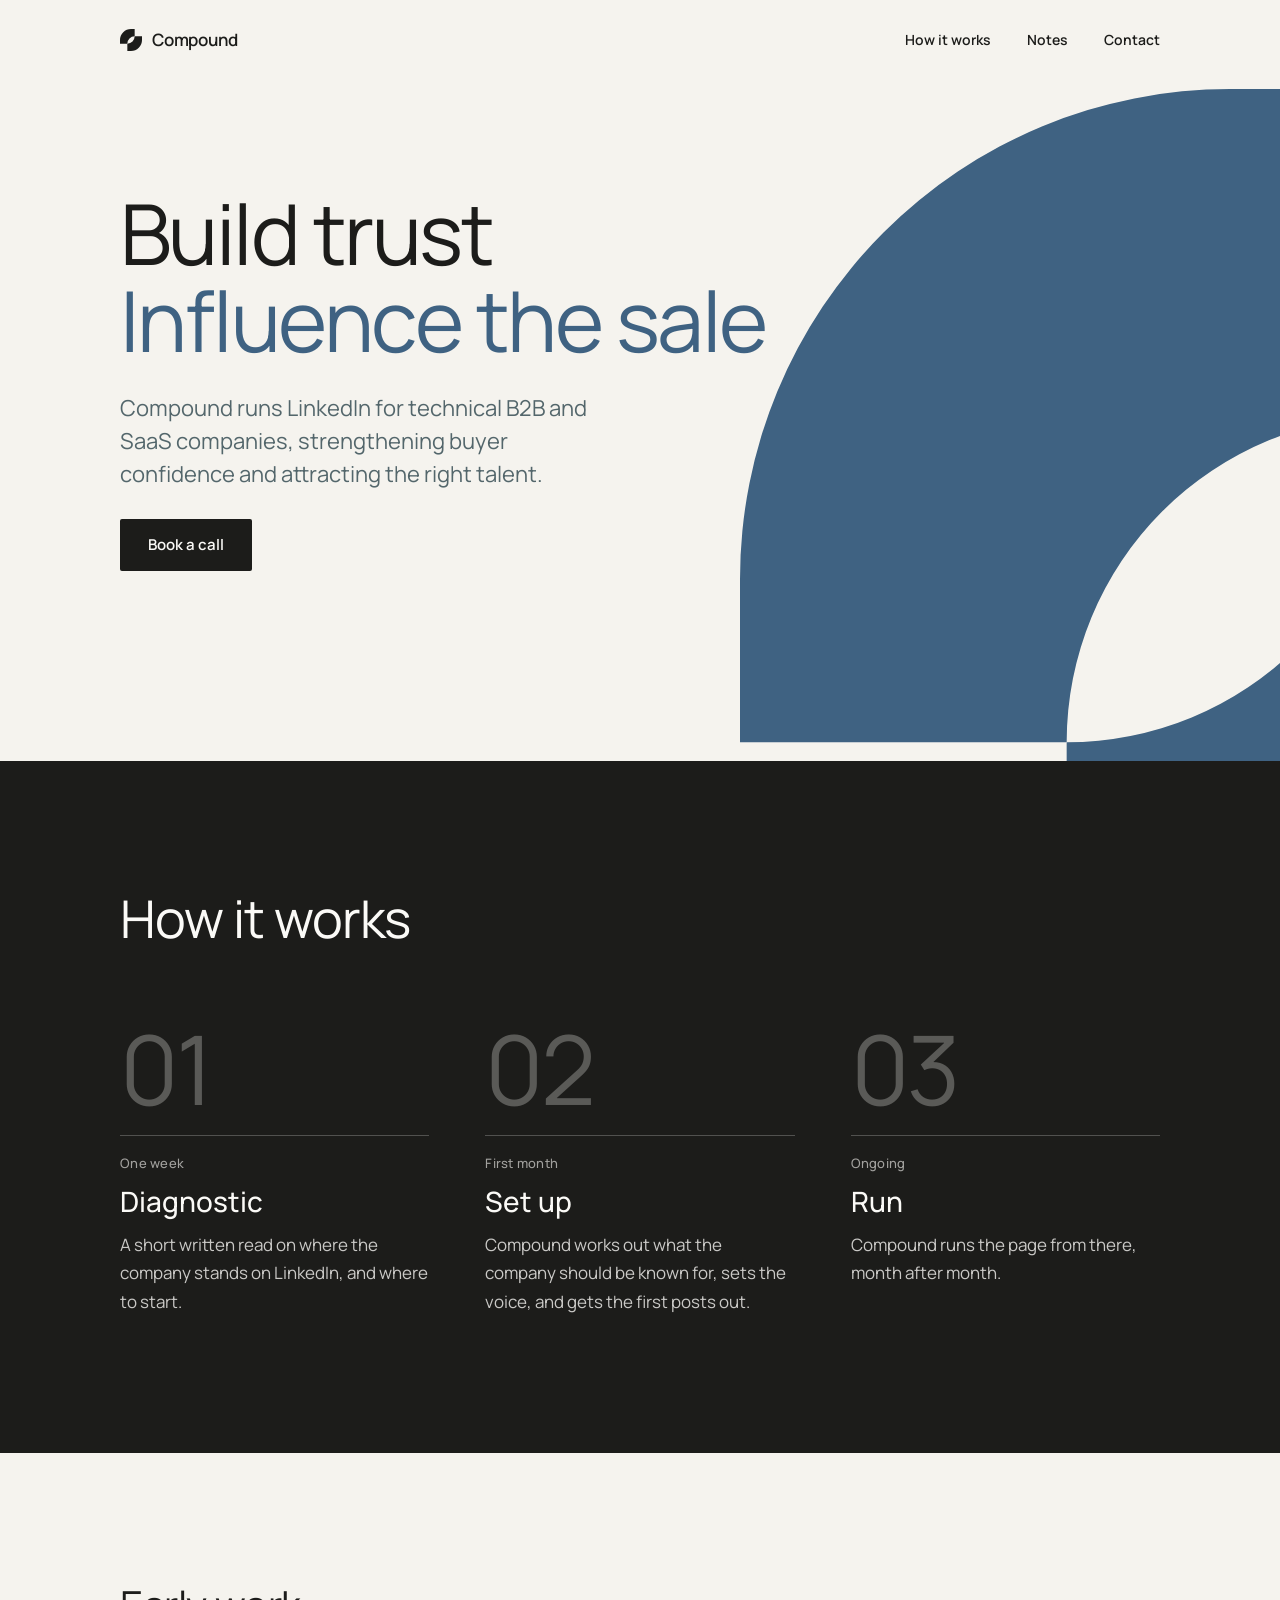
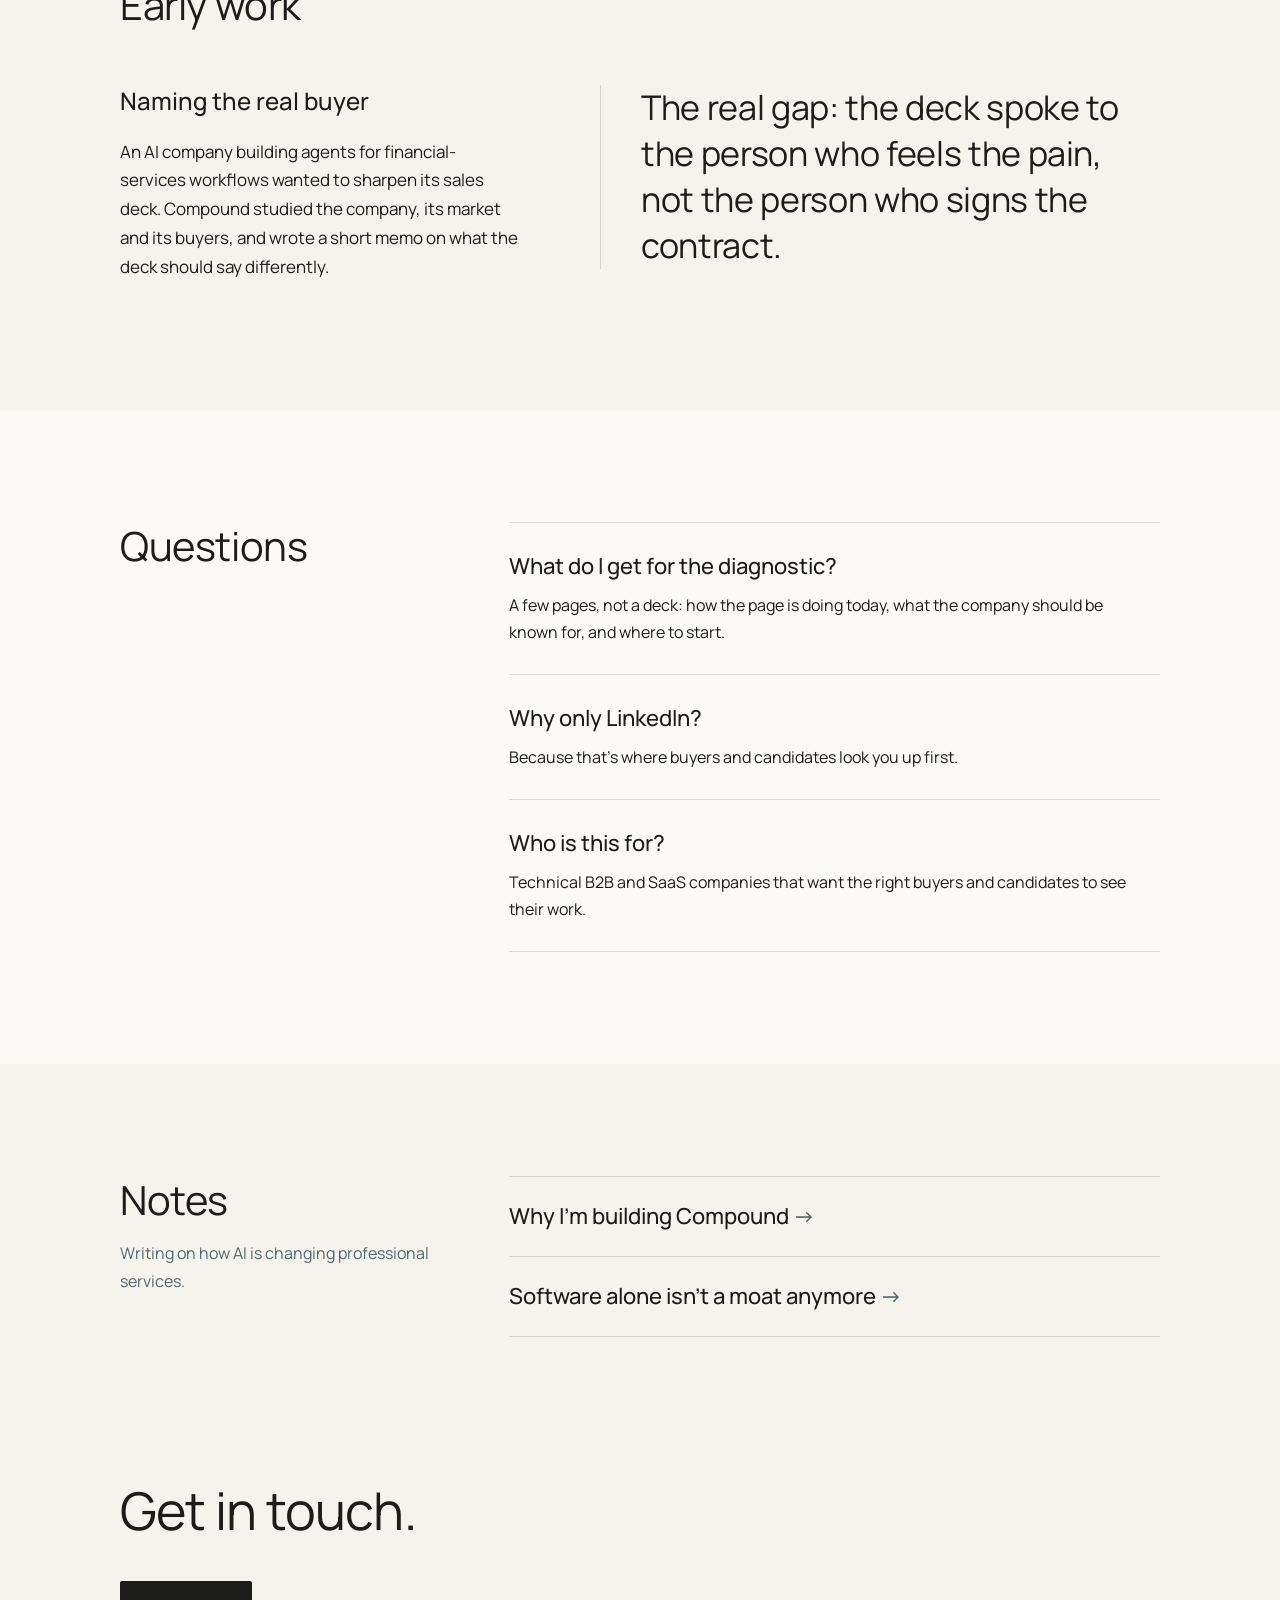
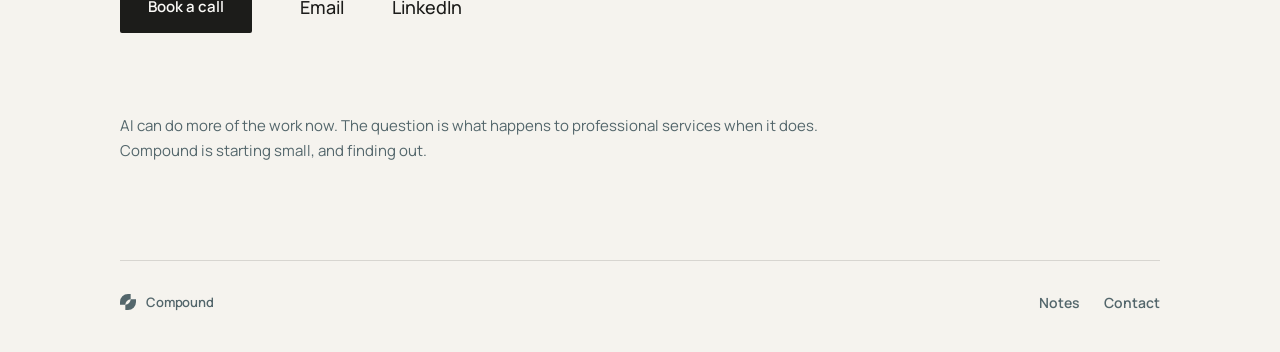
==== commit bbefbea1: "Add files via upload" ====
--- a/index.html
+++ b/index.html
@@ -104,7 +104,8 @@
   @media (max-width: 760px) {
     :root { --pad: 24px; }
     header.site .wrap { padding-top: 22px; padding-bottom: 22px; }
-    nav.main a:not(:last-child) { display: none; }
+    nav.main a:first-child { display: none; }
+    nav.main { gap: 24px; }
     .hero .wrap { padding-top: 56px; padding-bottom: 80px; }
     .hero-clip { display: none; }
     .hero-text { gap: 24px; }
@@ -153,7 +154,7 @@
         <svg class="hero-shape" viewBox="0 0 600 600" aria-hidden="true"><path d="M 400,0 L 400,200 A 200,200 0 0,0 200,400 L 0,400 L 0,300 A 300,300 0 0,1 300,0 L 400,0 Z" fill="#3F6282"/><path d="M 200,600 L 200,400 A 200,200 0 0,0 400,200 L 600,200 L 600,300 A 300,300 0 0,1 300,600 L 200,600 Z" fill="#3F6282"/></svg>
       </div>
       <div class="hero-text">
-        <h1>Build trust.<br><span class="accent">Influence the sale.</span></h1>
+        <h1>Build trust<br><span class="accent">Influence the sale</span></h1>
         <p class="sub">Compound runs LinkedIn for technical B2B and SaaS companies, strengthening buyer confidence and attracting the right talent.</p>
         <div><a class="btn" href="https://cal.com/bycompound/30min" target="_blank" rel="noopener">Book a call</a></div>
       </div>
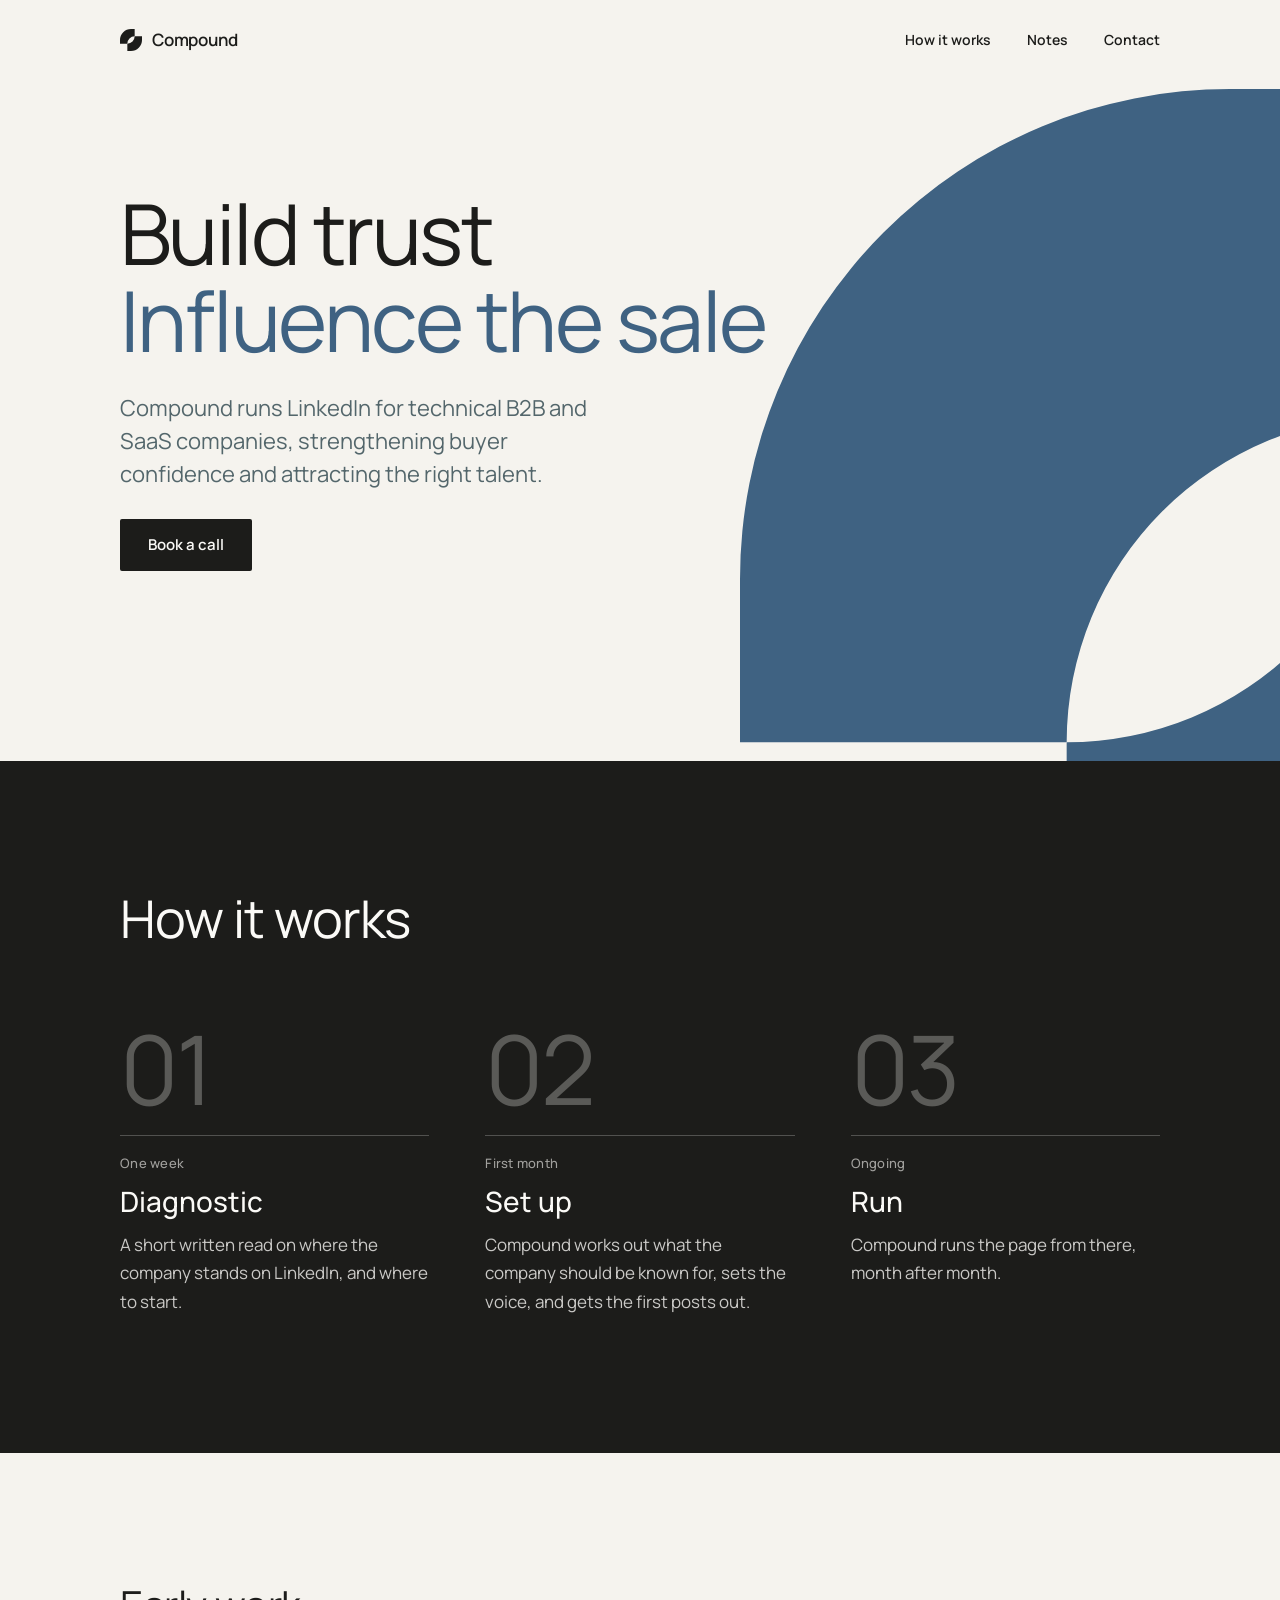
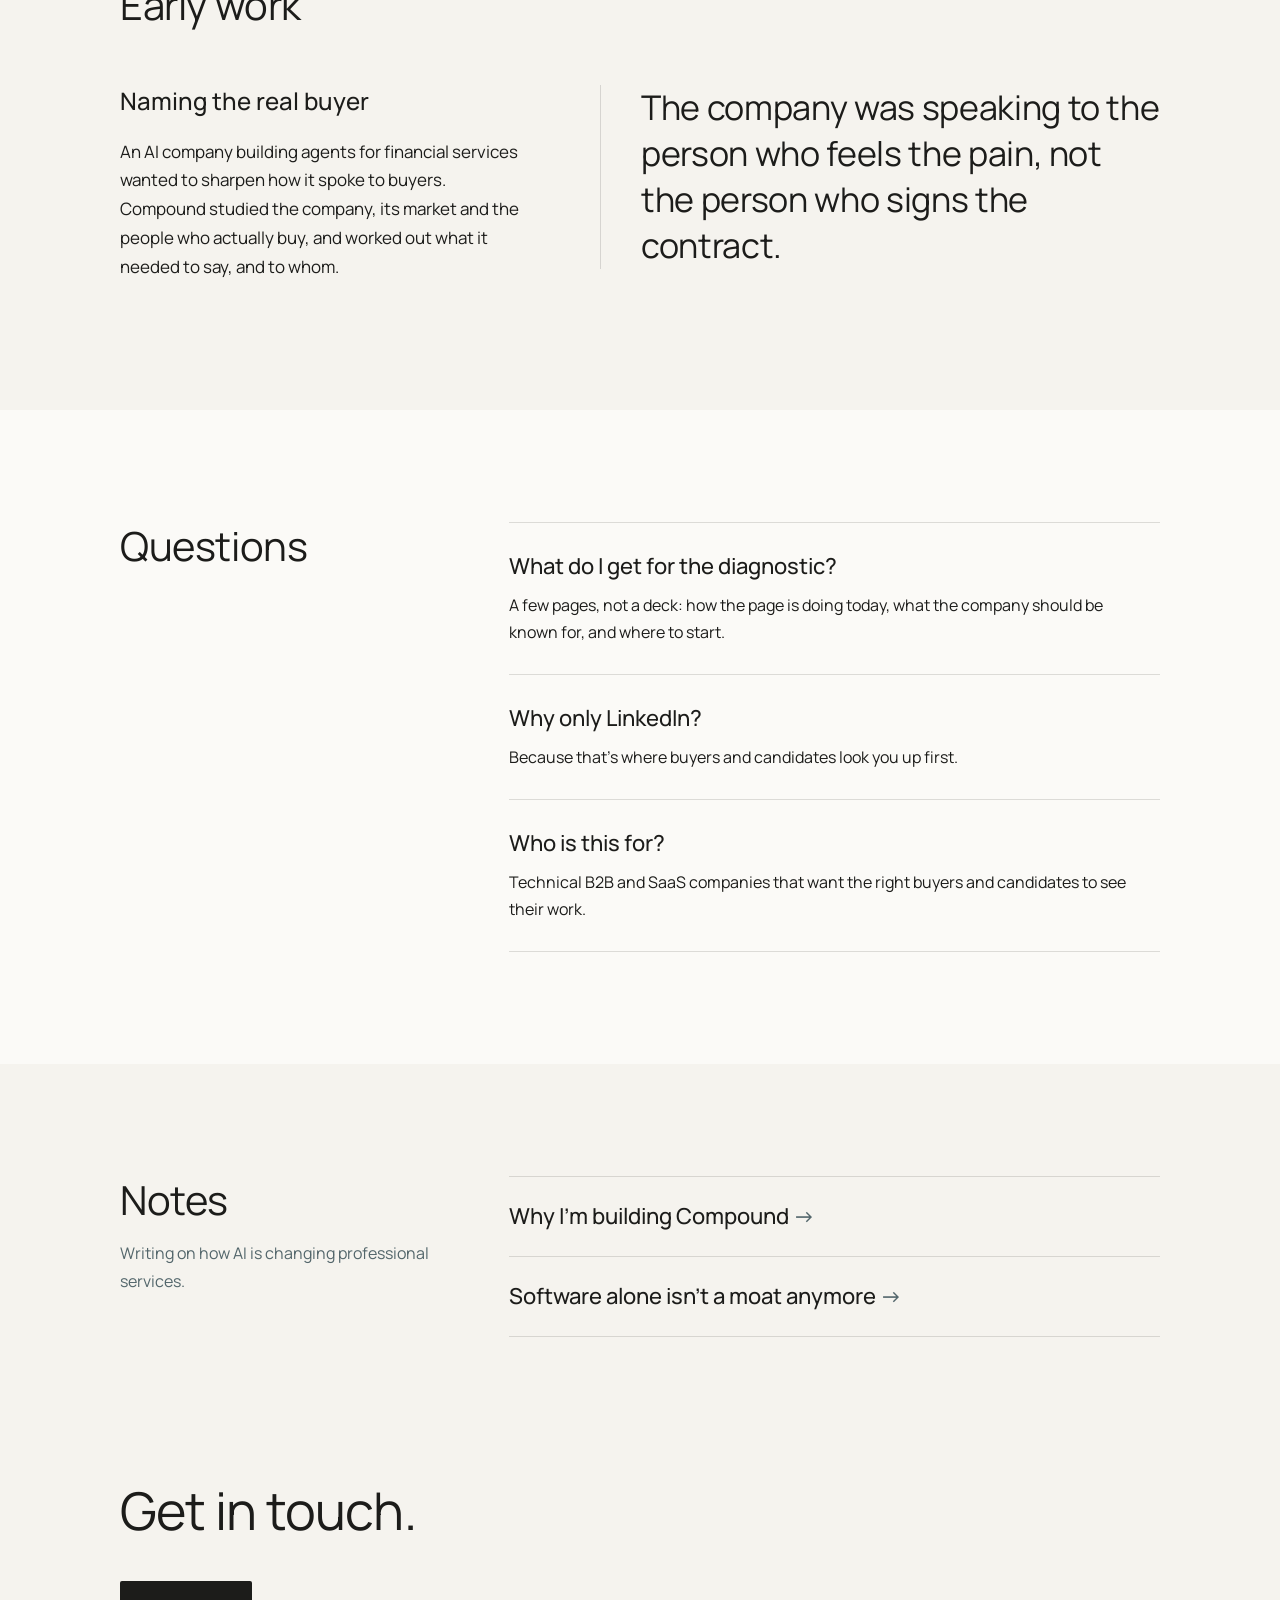
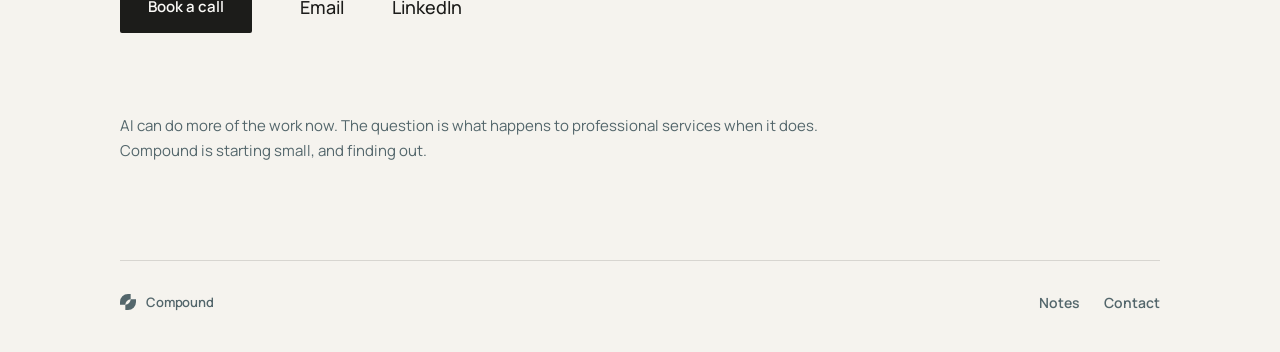
==== commit 4ecad665: "Add files via upload" ====
--- a/index.html
+++ b/index.html
@@ -199,9 +199,9 @@
       <div class="case">
         <div>
           <h3>Naming the real buyer</h3>
-          <p>An AI company building agents for financial-services workflows wanted to sharpen its sales deck. Compound studied the company, its market and its buyers, and wrote a short memo on what the deck should say differently.</p>
-        </div>
-        <p class="punch">The real gap: the deck spoke to the person who feels the pain, not the person who signs the contract.</p>
+          <p>An AI company building agents for financial services wanted to sharpen how it spoke to buyers. Compound studied the company, its market and the people who actually buy, and worked out what it needed to say, and to whom.</p>
+        </div>
+        <p class="punch">The company was speaking to the person who feels the pain, not the person who signs the contract.</p>
       </div>
     </div>
   </section>
